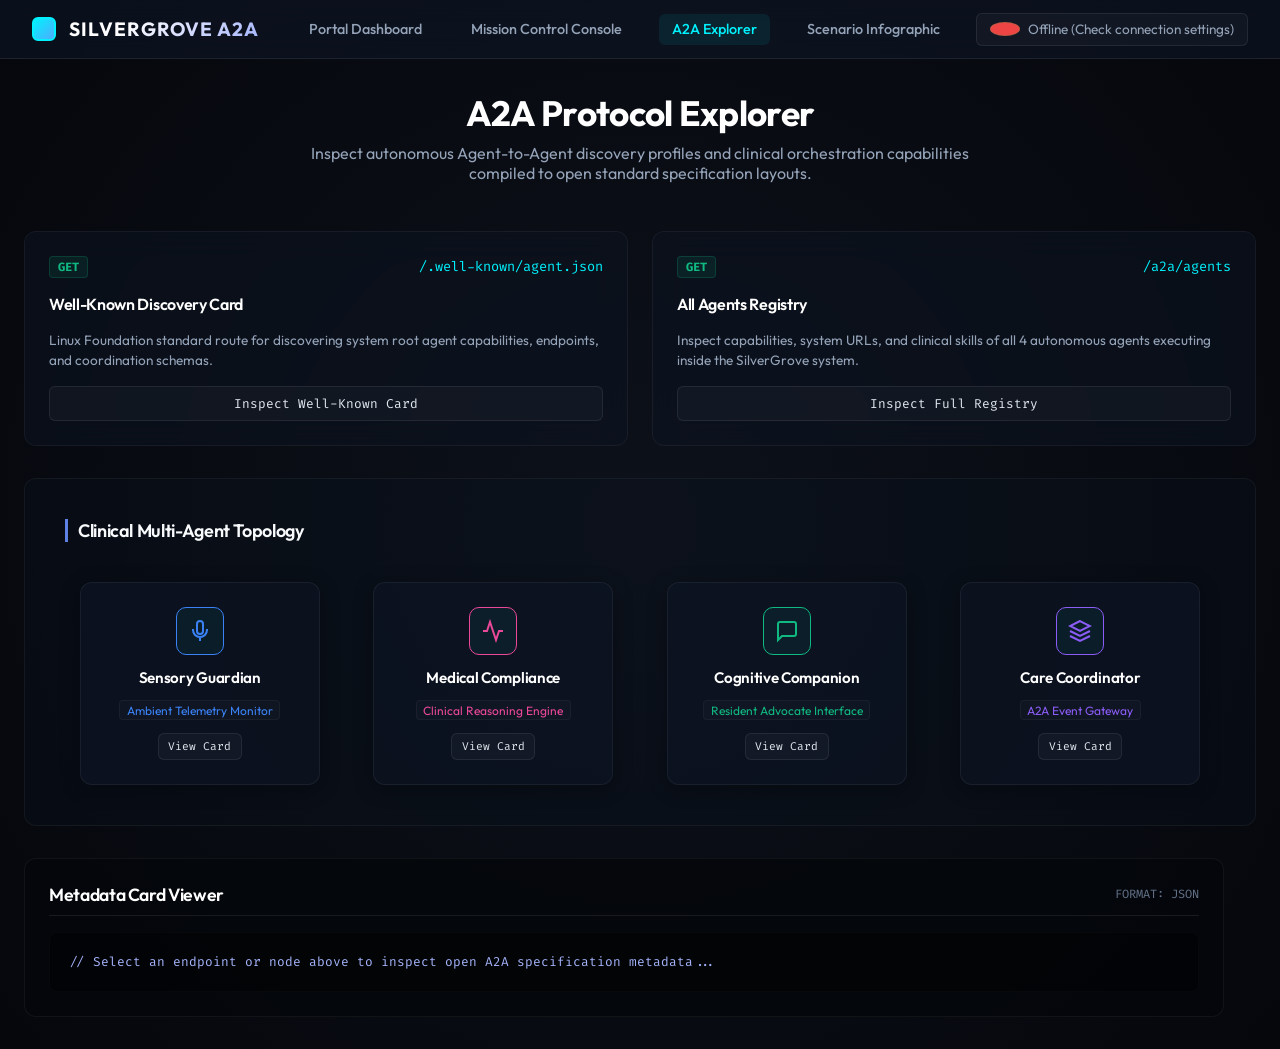
==== static/a2a-explorer.html @ 37e15e76 "Implement Real-Time Observability Terminal, LF-Compliant A2A Explorer, and GCP Services with automat" ====
<!DOCTYPE html>
<html lang="en">
<head>
  <meta charset="UTF-8">
  <meta name="viewport" content="width=device-width, initial-scale=1.0">
  <title>SilverGrove A2A - Protocol Explorer</title>
  <link rel="stylesheet" href="index.css">
  <link href="https://fonts.googleapis.com/css2?family=Fira+Code:wght@400;500;700&family=Outfit:wght@300;400;500;600;700&display=swap" rel="stylesheet">
  <style>
    body {
      font-family: 'Outfit', sans-serif;
      background: radial-gradient(circle at 50% 50%, #0d111a 0%, #05070c 100%);
      color: #e2e8f0;
      margin: 0;
      padding: 0;
      min-height: 100vh;
      overflow-x: hidden;
    }

    .glass-header {
      background: rgba(13, 20, 35, 0.7);
      backdrop-filter: blur(12px);
      -webkit-backdrop-filter: blur(12px);
      border-bottom: 1px solid rgba(255, 255, 255, 0.08);
      position: sticky;
      top: 0;
      z-index: 100;
      padding: 0.8rem 2rem;
      display: flex;
      justify-content: space-between;
      align-items: center;
    }

    .brand {
      display: flex;
      align-items: center;
      gap: 0.8rem;
    }

    .brand-logo {
      width: 24px;
      height: 24px;
      border: 2px solid #00f2fe;
      border-radius: 6px;
      background: linear-gradient(135deg, #00f2fe 0%, #4facfe 100%);
    }

    .brand-title {
      font-weight: 700;
      font-size: 1.2rem;
      letter-spacing: 0.05em;
      background: linear-gradient(135deg, #fff 30%, #a5b4fc 100%);
      -webkit-background-clip: text;
      -webkit-text-fill-color: transparent;
    }

    .nav-links {
      display: flex;
      gap: 1.5rem;
      align-items: center;
    }

    .nav-link {
      color: #94a3b8;
      text-decoration: none;
      font-size: 0.9rem;
      font-weight: 500;
      transition: all 0.3s ease;
      padding: 0.4rem 0.8rem;
      border-radius: 6px;
    }

    .nav-link:hover, .nav-link.active {
      color: #00f2fe;
      background: rgba(0, 242, 254, 0.08);
    }

    .explorer-container {
      max-width: 1400px;
      margin: 2rem auto;
      padding: 0 1.5rem;
      display: flex;
      flex-direction: column;
      gap: 2rem;
    }

    .page-title-section {
      text-align: center;
      margin-bottom: 1rem;
    }

    .page-title {
      font-size: 2.2rem;
      font-weight: 700;
      color: #fff;
      margin-bottom: 0.5rem;
    }

    .page-subtitle {
      color: #94a3b8;
      font-size: 1rem;
      max-width: 700px;
      margin: 0 auto;
    }

    .discovery-endpoints {
      display: grid;
      grid-template-columns: repeat(auto-fit, minmax(320px, 1fr));
      gap: 1.5rem;
    }

    .endpoint-card {
      background: rgba(13, 20, 35, 0.5);
      border: 1px solid rgba(255, 255, 255, 0.05);
      border-radius: 12px;
      backdrop-filter: blur(16px);
      -webkit-backdrop-filter: blur(16px);
      padding: 1.5rem;
      display: flex;
      flex-direction: column;
      gap: 1rem;
    }

    .ep-header {
      display: flex;
      justify-content: space-between;
      align-items: center;
    }

    .ep-method {
      background: rgba(16, 185, 129, 0.1);
      color: #10b981;
      border: 1px solid rgba(16, 185, 129, 0.2);
      font-size: 0.75rem;
      font-family: 'Fira Code', monospace;
      padding: 0.1rem 0.5rem;
      border-radius: 4px;
      font-weight: 700;
    }

    .ep-route {
      font-family: 'Fira Code', monospace;
      font-size: 0.85rem;
      color: #00f2fe;
    }

    .ep-title {
      font-weight: 600;
      color: #fff;
      font-size: 1rem;
      margin: 0;
    }

    .ep-desc {
      font-size: 0.85rem;
      color: #94a3b8;
      line-height: 1.5;
    }

    .view-btn {
      background: rgba(255, 255, 255, 0.03);
      border: 1px solid rgba(255, 255, 255, 0.08);
      color: #e2e8f0;
      border-radius: 6px;
      padding: 0.5rem 1rem;
      font-size: 0.8rem;
      cursor: pointer;
      transition: all 0.3s ease;
      font-family: 'Fira Code', monospace;
      text-align: center;
    }

    .view-btn:hover {
      background: rgba(0, 242, 254, 0.05);
      border-color: #00f2fe;
      color: #00f2fe;
    }

    .network-visualization {
      background: rgba(13, 20, 35, 0.3);
      border: 1px solid rgba(255, 255, 255, 0.05);
      border-radius: 12px;
      padding: 2.5rem;
      display: flex;
      flex-direction: column;
      align-items: center;
      gap: 2rem;
      position: relative;
    }

    .viz-nodes {
      display: flex;
      justify-content: space-around;
      width: 100%;
      max-width: 1200px;
      gap: 1.5rem;
      flex-wrap: wrap;
    }

    .viz-node {
      background: rgba(13, 20, 35, 0.7);
      border: 1px solid rgba(255, 255, 255, 0.06);
      border-radius: 12px;
      padding: 1.5rem;
      width: 240px;
      display: flex;
      flex-direction: column;
      align-items: center;
      text-align: center;
      gap: 0.8rem;
      box-shadow: 0 4px 20px rgba(0, 0, 0, 0.3);
      transition: all 0.3s ease;
    }

    .viz-node:hover {
      border-color: #00f2fe;
      transform: translateY(-4px);
    }

    .node-icon-wrapper {
      width: 48px;
      height: 48px;
      border-radius: 10px;
      display: flex;
      align-items: center;
      justify-content: center;
      background: rgba(0, 242, 254, 0.05);
      border: 1.5px solid #00f2fe;
    }

    .node-title {
      font-weight: 600;
      color: #fff;
      font-size: 0.95rem;
      margin: 0;
    }

    .node-role {
      font-size: 0.75rem;
      color: #94a3b8;
      background: rgba(255, 255, 255, 0.02);
      border: 1px solid rgba(255, 255, 255, 0.04);
      padding: 0.1rem 0.4rem;
      border-radius: 4px;
    }

    .metadata-viewer {
      background: rgba(5, 7, 12, 0.9);
      border: 1px solid rgba(255, 255, 255, 0.05);
      border-radius: 12px;
      padding: 1.5rem;
      width: 100%;
      max-width: 1200px;
      display: flex;
      flex-direction: column;
      gap: 1rem;
    }

    .viewer-header {
      display: flex;
      justify-content: space-between;
      align-items: center;
      border-bottom: 1px solid rgba(255, 255, 255, 0.08);
      padding-bottom: 0.6rem;
    }

    .viewer-title {
      font-weight: 600;
      color: #fff;
      font-size: 1.1rem;
      margin: 0;
    }

    .pre-container {
      margin: 0;
      background: rgba(0, 0, 0, 0.4);
      padding: 1.2rem;
      border-radius: 8px;
      overflow-x: auto;
      font-family: 'Fira Code', monospace;
      font-size: 0.8rem;
      line-height: 1.5;
      color: #a5b4fc;
      border: 1px solid rgba(255,255,255,0.02);
    }

    /* Connection Modal status */
    .backend-status {
      display: flex;
      align-items: center;
      gap: 0.5rem;
      font-size: 0.85rem;
      background: rgba(255, 255, 255, 0.03);
      border: 1px solid rgba(255, 255, 255, 0.08);
      padding: 0.4rem 0.8rem;
      border-radius: 6px;
      color: #94a3b8;
    }

    .status-indicator {
      width: 8px;
      height: 8px;
      border-radius: 50%;
      background: #ef4444;
    }

    .status-indicator.online {
      background: #10b981;
      box-shadow: 0 0 8px #10b981;
    }
  </style>
</head>
<body>

  <header class="glass-header">
    <div class="brand">
      <div class="brand-logo"></div>
      <div class="brand-title">SILVERGROVE A2A</div>
    </div>

    <nav class="nav-links">
      <a href="index.html" class="nav-link">Portal Dashboard</a>
      <a href="console.html" class="nav-link">Mission Control Console</a>
      <a href="a2a-explorer.html" class="nav-link active">A2A Explorer</a>
      <a href="infographic.html" class="nav-link">Scenario Infographic</a>
      
      <div class="backend-status">
        <div id="statusDot" class="status-indicator"></div>
        <span id="statusText">Disconnected</span>
      </div>
    </nav>
  </header>

  <div class="explorer-container">
    <div class="page-title-section">
      <h1 class="page-title">A2A Protocol Explorer</h1>
      <p class="page-subtitle">Inspect autonomous Agent-to-Agent discovery profiles and clinical orchestration capabilities compiled to open standard specification layouts.</p>
    </div>

    <div class="discovery-endpoints">
      <div class="endpoint-card">
        <div class="ep-header">
          <span class="ep-method">GET</span>
          <span class="ep-route">/.well-known/agent.json</span>
        </div>
        <h3 class="ep-title">Well-Known Discovery Card</h3>
        <p class="ep-desc">Linux Foundation standard route for discovering system root agent capabilities, endpoints, and coordination schemas.</p>
        <button class="view-btn" id="btnWellKnown">Inspect Well-Known Card</button>
      </div>

      <div class="endpoint-card">
        <div class="ep-header">
          <span class="ep-method">GET</span>
          <span class="ep-route">/a2a/agents</span>
        </div>
        <h3 class="ep-title">All Agents Registry</h3>
        <p class="ep-desc">Inspect capabilities, system URLs, and clinical skills of all 4 autonomous agents executing inside the SilverGrove system.</p>
        <button class="view-btn" id="btnAllAgents">Inspect Full Registry</button>
      </div>
    </div>

    <div class="network-visualization">
      <h3 class="panel-title" style="align-self: flex-start;">Clinical Multi-Agent Topology</h3>
      <div class="viz-nodes">
        <div class="viz-node" style="cursor: pointer;" id="nodeSensory">
          <div class="node-icon-wrapper" style="border-color: #3b82f6;">
            <svg width="24" height="24" viewBox="0 0 24 24" fill="none" stroke="#3b82f6" stroke-width="2">
              <path d="M12 2a3 3 0 0 0-3 3v7a3 3 0 0 0 6 0V5a3 3 0 0 0-3-3Z"></path>
              <path d="M19 10v1a7 7 0 0 1-14 0v-1"></path>
              <line x1="12" y1="19" x2="12" y2="22"></line>
            </svg>
          </div>
          <h4 class="node-title">Sensory Guardian</h4>
          <span class="node-role" style="color: #3b82f6;">Ambient Telemetry Monitor</span>
          <button class="view-btn" style="padding: 0.3rem 0.6rem; font-size: 0.7rem;">View Card</button>
        </div>

        <div class="viz-node" style="cursor: pointer;" id="nodeMedical">
          <div class="node-icon-wrapper" style="border-color: #ec4899;">
            <svg width="24" height="24" viewBox="0 0 24 24" fill="none" stroke="#ec4899" stroke-width="2">
              <path d="M22 12h-4l-3 9L9 3l-3 9H2"></path>
            </svg>
          </div>
          <h4 class="node-title">Medical Compliance</h4>
          <span class="node-role" style="color: #ec4899;">Clinical Reasoning Engine</span>
          <button class="view-btn" style="padding: 0.3rem 0.6rem; font-size: 0.7rem;">View Card</button>
        </div>

        <div class="viz-node" style="cursor: pointer;" id="nodeCognitive">
          <div class="node-icon-wrapper" style="border-color: #10b981;">
            <svg width="24" height="24" viewBox="0 0 24 24" fill="none" stroke="#10b981" stroke-width="2">
              <path d="M21 15a2 2 0 0 1-2 2H7l-4 4V5a2 2 0 0 1 2-2h14a2 2 0 0 1 2 2z"></path>
            </svg>
          </div>
          <h4 class="node-title">Cognitive Companion</h4>
          <span class="node-role" style="color: #10b981;">Resident Advocate Interface</span>
          <button class="view-btn" style="padding: 0.3rem 0.6rem; font-size: 0.7rem;">View Card</button>
        </div>

        <div class="viz-node" style="cursor: pointer;" id="nodeCoordinator">
          <div class="node-icon-wrapper" style="border-color: #8b5cf6;">
            <svg width="24" height="24" viewBox="0 0 24 24" fill="none" stroke="#8b5cf6" stroke-width="2">
              <polygon points="12 2 2 7 12 12 22 7 12 2"></polygon>
              <polyline points="2 17 12 22 22 17"></polyline>
              <polyline points="2 12 12 17 22 12"></polyline>
            </svg>
          </div>
          <h4 class="node-title">Care Coordinator</h4>
          <span class="node-role" style="color: #8b5cf6;">A2A Event Gateway</span>
          <button class="view-btn" style="padding: 0.3rem 0.6rem; font-size: 0.7rem;">View Card</button>
        </div>
      </div>
    </div>

    <div class="metadata-viewer">
      <div class="viewer-header">
        <h4 class="viewer-title" id="viewerTitle">Metadata Card Viewer</h4>
        <span style="font-family: 'Fira Code', monospace; font-size: 0.75rem; color: #64748b;">FORMAT: JSON</span>
      </div>
      <pre class="pre-container" id="jsonDisplay">// Select an endpoint or node above to inspect open A2A specification metadata...</pre>
    </div>
  </div>

  <script>
    // Configuration utility
    function getApiBaseUrl() {
      const savedUrl = localStorage.getItem('silvergrove_backend_url');
      if (savedUrl) return savedUrl.replace(/\/$/, '');
      return '';
    }

    // Check backend link
    function checkBackendConnection() {
      const baseUrl = getApiBaseUrl();
      const dot = document.getElementById('statusDot');
      const text = document.getElementById('statusText');

      fetch(`${baseUrl}/api/alerts`)
        .then(res => {
          if (res.ok) {
            dot.className = 'status-indicator online';
            text.textContent = baseUrl ? 'Cloud Run Connected' : 'Local Host Connected';
          } else {
            throw new Error();
          }
        })
        .catch(() => {
          dot.className = 'status-indicator';
          text.textContent = 'Offline (Check connection settings)';
        });
    }

    const jsonDisplay = document.getElementById('jsonDisplay');
    const viewerTitle = document.getElementById('viewerTitle');

    function displayMetadata(title, url) {
      jsonDisplay.textContent = '// Loading metadata card from endpoint...';
      viewerTitle.textContent = title;
      
      const baseUrl = getApiBaseUrl();
      fetch(`${baseUrl}${url}`)
        .then(res => {
          if (!res.ok) throw new Error(`HTTP Error ${res.status}`);
          return res.json();
        })
        .then(data => {
          jsonDisplay.textContent = JSON.stringify(data, null, 2);
        })
        .catch(err => {
          jsonDisplay.textContent = `// Error loading card: ${err.message}\n\n// You can run the backend service locally to activate A2A endpoint discovery.`;
        });
    }

    document.getElementById('btnWellKnown').addEventListener('click', () => {
      displayMetadata('Root System Discovery Card (/.well-known/agent.json)', '/.well-known/agent.json');
    });

    document.getElementById('btnAllAgents').addEventListener('click', () => {
      displayMetadata('Full Agent Registry Card (/a2a/agents)', '/a2a/agents');
    });

    document.getElementById('nodeSensory').addEventListener('click', () => {
      displayMetadata('Sensory Guardian Agent Card (/a2a/sensory_guardian/card)', '/a2a/sensory_guardian/card');
    });

    document.getElementById('nodeMedical').addEventListener('click', () => {
      displayMetadata('Medical Compliance Agent Card (/a2a/medical_compliance/card)', '/a2a/medical_compliance/card');
    });

    document.getElementById('nodeCognitive').addEventListener('click', () => {
      displayMetadata('Cognitive Companion Agent Card (/a2a/cognitive_companion/card)', '/a2a/cognitive_companion/card');
    });

    document.getElementById('nodeCoordinator').addEventListener('click', () => {
      displayMetadata('Care Coordinator Agent Card (/a2a/care_coordinator/card)', '/a2a/care_coordinator/card');
    });

    // Init
    checkBackendConnection();
    setInterval(checkBackendConnection, 5000);
  </script>
</body>
</html>
---- static/index.css ----
/* ==========================================================================
   SilverGrove Core Premium Design System (Vanilla CSS / HSL Based)
   ========================================================================== */

:root {
    --bg-dark: #070a13;
    --card-bg: rgba(15, 23, 42, 0.45);
    --card-inner: rgba(30, 41, 59, 0.35);
    --border-color: rgba(255, 255, 255, 0.07);
    --border-hover: rgba(255, 255, 255, 0.15);
    
    /* Elegant Glowing Tailored HSL Colors */
    --color-text-primary: #f8fafc;
    --color-text-secondary: #94a3b8;
    --color-text-muted: #64748b;
    
    --hsl-primary: 224, 71%, 63%; /* Deep Indigo */
    --hsl-success: 142, 71%, 45%; /* Emerald */
    --hsl-warning: 32, 95%, 44%;  /* Amber */
    --hsl-danger: 350, 89%, 46%;  /* Coral Red */
    --hsl-info: 186, 94%, 43%;    /* Cyan */
    
    --color-primary: hsl(var(--hsl-primary));
    --color-success: hsl(var(--hsl-success));
    --color-warning: hsl(var(--hsl-warning));
    --color-danger: hsl(var(--hsl-danger));
    --color-info: hsl(var(--hsl-info));
}

* {
    box-sizing: border-box;
    margin: 0;
    padding: 0;
}

body {
    background-color: var(--bg-dark);
    color: var(--color-text-primary);
    font-family: 'Inter', system-ui, -apple-system, sans-serif;
    min-height: 100vh;
    overflow-x: hidden;
    position: relative;
    padding: 24px;
}

/* Translucent Background Glows */
.bg-glow {
    position: fixed;
    width: 600px;
    height: 600px;
    border-radius: 50%;
    filter: blur(140px);
    opacity: 0.12;
    pointer-events: none;
    z-index: -1;
}

.bg-glow-1 {
    background: radial-gradient(circle, var(--color-primary) 0%, transparent 70%);
    top: -100px;
    left: -100px;
}

.bg-glow-2 {
    background: radial-gradient(circle, var(--color-info) 0%, transparent 70%);
    bottom: -100px;
    right: -100px;
}

/* Premium Typography Headers */
h1, h2, h3, h4 {
    font-family: 'Outfit', sans-serif;
    font-weight: 600;
    letter-spacing: -0.02em;
}

/* Glassmorphic Panel Core Utilities */
.glass-panel {
    background: var(--card-bg);
    backdrop-filter: blur(20px);
    -webkit-backdrop-filter: blur(20px);
    border: 1px solid var(--border-color);
    border-radius: 20px;
    box-shadow: 0 12px 40px 0 rgba(0, 0, 0, 0.4);
    transition: all 0.3s cubic-bezier(0.4, 0, 0.2, 1);
}

.glass-panel-inner {
    background: var(--card-inner);
    border: 1px solid rgba(255, 255, 255, 0.04);
    border-radius: 14px;
    padding: 16px;
    transition: all 0.3s ease;
}

.glass-panel-inner:hover {
    border-color: rgba(255, 255, 255, 0.08);
}

/* Portal Container Structure */
.portal-container {
    max-width: 1680px;
    margin: 0 auto;
    display: flex;
    flex-direction: column;
    gap: 24px;
}

/* MAIN HEADER */
.main-header {
    display: flex;
    justify-content: space-between;
    align-items: center;
    padding: 18px 30px;
}

.logo-area {
    display: flex;
    align-items: center;
    gap: 16px;
}

.logo-icon {
    font-size: 32px;
    filter: drop-shadow(0 0 10px rgba(74, 222, 128, 0.3));
}

.logo-text h1 {
    font-size: 26px;
    font-weight: 800;
    background: linear-gradient(135deg, #ffffff 30%, #94a3b8 100%);
    -webkit-background-clip: text;
    -webkit-text-fill-color: transparent;
}

.logo-text p {
    font-size: 12px;
    color: var(--color-text-secondary);
    font-weight: 500;
    text-transform: uppercase;
    letter-spacing: 0.05em;
}

.status-bar {
    display: flex;
    align-items: center;
    gap: 20px;
}

.status-indicator {
    display: flex;
    align-items: center;
    gap: 10px;
    background: rgba(22, 163, 74, 0.1);
    padding: 6px 14px;
    border-radius: 30px;
    border: 1px solid rgba(22, 163, 74, 0.2);
}

.pulse-dot {
    width: 8px;
    height: 8px;
    background-color: #22c55e;
    border-radius: 50%;
    box-shadow: 0 0 10px #22c55e;
    animation: pulse 2s infinite;
}

.status-label {
    font-size: 13px;
    font-weight: 600;
    color: #4ade80;
}

/* BUTTONS */
.btn {
    font-family: 'Outfit', sans-serif;
    font-weight: 600;
    font-size: 14px;
    padding: 10px 20px;
    border-radius: 12px;
    cursor: pointer;
    border: none;
    transition: all 0.2s ease;
}

.btn-primary {
    background: linear-gradient(135deg, var(--color-primary) 0%, #3b82f6 100%);
    color: white;
    box-shadow: 0 4px 20px rgba(59, 130, 246, 0.35);
}

.btn-primary:hover {
    transform: translateY(-2px);
    box-shadow: 0 6px 24px rgba(59, 130, 246, 0.5);
}

.btn-secondary {
    background: rgba(255, 255, 255, 0.05);
    color: var(--color-text-primary);
    border: 1px solid rgba(255, 255, 255, 0.08);
}

.btn-secondary:hover {
    background: rgba(255, 255, 255, 0.1);
    border-color: rgba(255, 255, 255, 0.2);
}

/* GRID SETUP */
.dashboard-grid {
    display: grid;
    grid-template-columns: 320px 1fr 340px;
    gap: 24px;
    height: calc(100vh - 150px);
}

/* PANEL & WORKSPACE CARDS */
.panel {
    display: flex;
    flex-direction: column;
    gap: 16px;
    padding: 24px;
    overflow-y: auto;
}

.panel-title {
    font-size: 18px;
    color: var(--color-text-primary);
    border-left: 3px solid var(--color-primary);
    padding-left: 10px;
    margin-bottom: 8px;
}

/* RESIDENT LIST */
.residents-list {
    display: flex;
    flex-direction: column;
    gap: 12px;
}

.resident-card {
    cursor: pointer;
    display: flex;
    flex-direction: column;
    gap: 6px;
}

.resident-card.active {
    background: rgba(59, 130, 246, 0.15);
    border-color: rgba(59, 130, 246, 0.3);
    box-shadow: 0 0 15px rgba(59, 130, 246, 0.15);
}

.res-header {
    display: flex;
    justify-content: space-between;
    align-items: center;
}

.res-name {
    font-size: 15px;
    font-weight: 600;
}

.res-age {
    font-size: 12px;
    color: var(--color-text-muted);
}

.res-meta {
    font-size: 12px;
    color: var(--color-text-secondary);
}

/* DETAILED PROFILE CARD */
.profile-card {
    margin-top: auto;
    padding: 16px;
}

.profile-title {
    font-size: 16px;
    margin-bottom: 12px;
}

.profile-meta {
    display: flex;
    flex-direction: column;
    gap: 6px;
    font-size: 13px;
    margin-bottom: 14px;
    border-bottom: 1px solid rgba(255, 255, 255, 0.05);
    padding-bottom: 10px;
}

.profile-meds h4 {
    font-size: 12px;
    text-transform: uppercase;
    letter-spacing: 0.05em;
    color: var(--color-text-secondary);
    margin-bottom: 8px;
}

.profile-meds ul {
    list-style: none;
    display: flex;
    flex-direction: column;
    gap: 8px;
}

.profile-meds li {
    font-size: 12px;
    color: var(--color-text-secondary);
    background: rgba(255, 255, 255, 0.02);
    padding: 6px 10px;
    border-radius: 8px;
    border: 1px solid rgba(255, 255, 255, 0.04);
}

/* CENTER WORKSPACE LAYOUT */
.workspace-panel {
    display: flex;
    flex-direction: column;
    gap: 24px;
    height: 100%;
}

.vitals-container {
    padding: 24px;
    flex-shrink: 0;
}

.panel-header-with-btn {
    display: flex;
    justify-content: space-between;
    align-items: center;
    margin-bottom: 18px;
}

/* VITALS SENSOR GRID */
.vitals-grid {
    display: grid;
    grid-template-columns: repeat(5, 1fr);
    gap: 16px;
}

.vital-card {
    display: flex;
    flex-direction: column;
    justify-content: space-between;
    min-height: 120px;
    position: relative;
    overflow: hidden;
}

.vital-header {
    display: flex;
    align-items: center;
    gap: 8px;
}

.vital-icon {
    font-size: 18px;
}

.vital-name {
    font-size: 12px;
    font-weight: 600;
    color: var(--color-text-secondary);
}

.vital-value {
    font-family: 'Outfit', sans-serif;
    font-size: 26px;
    font-weight: 700;
    margin: 10px 0;
}

.vital-unit {
    font-size: 13px;
    color: var(--color-text-muted);
}

.vital-footer {
    font-size: 11px;
    color: var(--color-text-muted);
}

.occupancy-val {
    font-size: 18px;
    text-transform: capitalize;
}

/* Glow Anomalies */
#card-bp.anomaly-alert {
    box-shadow: 0 0 20px rgba(239, 68, 68, 0.15);
    border-color: rgba(239, 68, 68, 0.25);
    background: rgba(239, 68, 68, 0.05);
}

#card-gait.anomaly-alert {
    box-shadow: 0 0 20px rgba(245, 158, 11, 0.15);
    border-color: rgba(245, 158, 11, 0.25);
    background: rgba(245, 158, 11, 0.05);
}

/* MULTI-AGENT WORKSPACE */
.agents-container {
    padding: 24px;
    flex-grow: 1;
    display: flex;
    flex-direction: column;
    overflow: hidden;
}

.agents-grid {
    display: grid;
    grid-template-columns: repeat(4, 1fr);
    gap: 16px;
    flex-grow: 1;
    overflow: hidden;
}

.agent-column {
    display: flex;
    flex-direction: column;
    gap: 12px;
    height: 100%;
    overflow: hidden;
}

.agent-badge {
    display: flex;
    align-items: center;
    gap: 10px;
}

.agent-avatar {
    font-size: 24px;
    background: rgba(255, 255, 255, 0.05);
    width: 42px;
    height: 42px;
    display: flex;
    align-items: center;
    justify-content: center;
    border-radius: 10px;
}

.agent-identity h3 {
    font-size: 14px;
}

.agent-identity p {
    font-size: 10px;
    color: var(--color-text-muted);
    text-transform: uppercase;
}

.agent-status-label {
    display: flex;
}

.status-pill {
    font-size: 10px;
    font-weight: 700;
    text-transform: uppercase;
    padding: 4px 10px;
    border-radius: 20px;
}

.status-waiting {
    background: rgba(255, 255, 255, 0.05);
    color: var(--color-text-muted);
    border: 1px solid rgba(255, 255, 255, 0.08);
}

.status-running {
    background: rgba(59, 130, 246, 0.15);
    color: #60a5fa;
    border: 1px solid rgba(59, 130, 246, 0.3);
    animation: borderPulse 1.5s infinite;
}

.status-completed {
    background: rgba(34, 197, 94, 0.15);
    color: #4ade80;
    border: 1px solid rgba(34, 197, 94, 0.3);
}

.status-failed {
    background: rgba(239, 68, 68, 0.15);
    color: #f87171;
    border: 1px solid rgba(239, 68, 68, 0.3);
}

.agent-output-box {
    background: rgba(0, 0, 0, 0.2);
    border: 1px solid rgba(255, 255, 255, 0.03);
    border-radius: 10px;
    padding: 12px;
    flex-grow: 1;
    overflow-y: auto;
    font-size: 12px;
    line-height: 1.5;
    color: var(--color-text-secondary);
}

.placeholder-text {
    color: var(--color-text-muted);
    font-style: italic;
    text-align: center;
    margin-top: 20px;
}

/* OUTBOUND A2A ALERTS TIMELINE */
.alerts-timeline {
    display: flex;
    flex-direction: column;
    gap: 16px;
    flex-grow: 1;
}

.no-alerts-placeholder {
    display: flex;
    flex-direction: column;
    align-items: center;
    justify-content: center;
    gap: 12px;
    text-align: center;
    height: 200px;
    color: var(--color-text-muted);
    padding: 20px;
}

.timeline-empty-icon {
    font-size: 32px;
    opacity: 0.4;
}

.no-alerts-placeholder p {
    font-size: 13px;
    line-height: 1.4;
}

.alert-feed-item {
    display: flex;
    flex-direction: column;
    gap: 8px;
    position: relative;
    border-left-width: 4px;
    animation: fadeIn 0.4s ease;
}

.alert-feed-item.warning {
    border-left: 3px solid var(--color-warning);
}

.alert-feed-item.critical {
    border-left: 3px solid var(--color-danger);
}

.alert-item-header {
    display: flex;
    justify-content: space-between;
    align-items: center;
}

.alert-item-title {
    font-size: 13px;
    font-weight: 700;
    color: var(--color-text-primary);
}

.alert-item-time {
    font-size: 10px;
    color: var(--color-text-muted);
}

.alert-item-msg {
    font-size: 12px;
    color: var(--color-text-secondary);
    line-height: 1.4;
}

.alert-item-tag {
    align-self: flex-start;
    font-size: 9px;
    font-weight: 700;
    text-transform: uppercase;
    background: rgba(255, 255, 255, 0.05);
    color: var(--color-text-muted);
    padding: 2px 6px;
    border-radius: 4px;
    border: 1px solid rgba(255, 255, 255, 0.07);
}

/* ALERT MODAL WINDOW */
.modal {
    position: fixed;
    top: 0;
    left: 0;
    width: 100vw;
    height: 100vh;
    background: rgba(0, 0, 0, 0.6);
    backdrop-filter: blur(10px);
    display: flex;
    align-items: center;
    justify-content: center;
    z-index: 100;
    transition: all 0.3s ease;
}

.modal-content {
    width: 600px;
    padding: 30px;
    display: flex;
    flex-direction: column;
    gap: 20px;
    animation: scaleUp 0.3s cubic-bezier(0.34, 1.56, 0.64, 1);
}

.modal-header {
    display: flex;
    align-items: center;
    gap: 16px;
}

.modal-warning-icon {
    font-size: 36px;
    filter: drop-shadow(0 0 10px var(--color-danger));
}

.modal-header h2 {
    font-size: 22px;
    color: #ff4a4a;
}

.modal-body {
    display: flex;
    flex-direction: column;
    gap: 16px;
    font-size: 14px;
    line-height: 1.5;
}

.modal-correlation-box h4,
.modal-actions-box h4 {
    font-size: 12px;
    text-transform: uppercase;
    color: var(--color-text-secondary);
    margin-bottom: 6px;
    letter-spacing: 0.05em;
}

.modal-actions-box ul {
    list-style: none;
    display: flex;
    flex-direction: column;
    gap: 8px;
}

.modal-actions-box li {
    background: rgba(22, 163, 74, 0.08);
    border: 1px solid rgba(22, 163, 74, 0.15);
    padding: 8px 12px;
    border-radius: 8px;
    color: #4ade80;
    font-weight: 500;
}

.modal-footer {
    display: flex;
    justify-content: flex-end;
}

/* HELPER UTILITIES */
.hidden {
    display: none !hidden !important;
    opacity: 0;
    pointer-events: none;
    visibility: hidden;
}

.loading-spinner {
    text-align: center;
    color: var(--color-text-muted);
    font-style: italic;
    margin: 20px 0;
}

/* KEYFRAMES & ANIMATIONS */
@keyframes pulse {
    0% {
        box-shadow: 0 0 0 0 rgba(34, 197, 94, 0.7);
    }
    70% {
        box-shadow: 0 0 0 10px rgba(34, 197, 94, 0);
    }
    100% {
        box-shadow: 0 0 0 0 rgba(34, 197, 94, 0);
    }
}

@keyframes borderPulse {
    0% {
        border-color: rgba(59, 130, 246, 0.3);
    }
    50% {
        border-color: rgba(59, 130, 246, 0.7);
        box-shadow: 0 0 10px rgba(59, 130, 246, 0.15);
    }
    100% {
        border-color: rgba(59, 130, 246, 0.3);
    }
}

@keyframes fadeIn {
    from {
        opacity: 0;
        transform: translateY(10px);
    }
    to {
        opacity: 1;
        transform: translateY(0);
    }
}

@keyframes scaleUp {
    from {
        transform: scale(0.9);
        opacity: 0;
    }
    to {
        transform: scale(1);
        opacity: 1;
    }
}
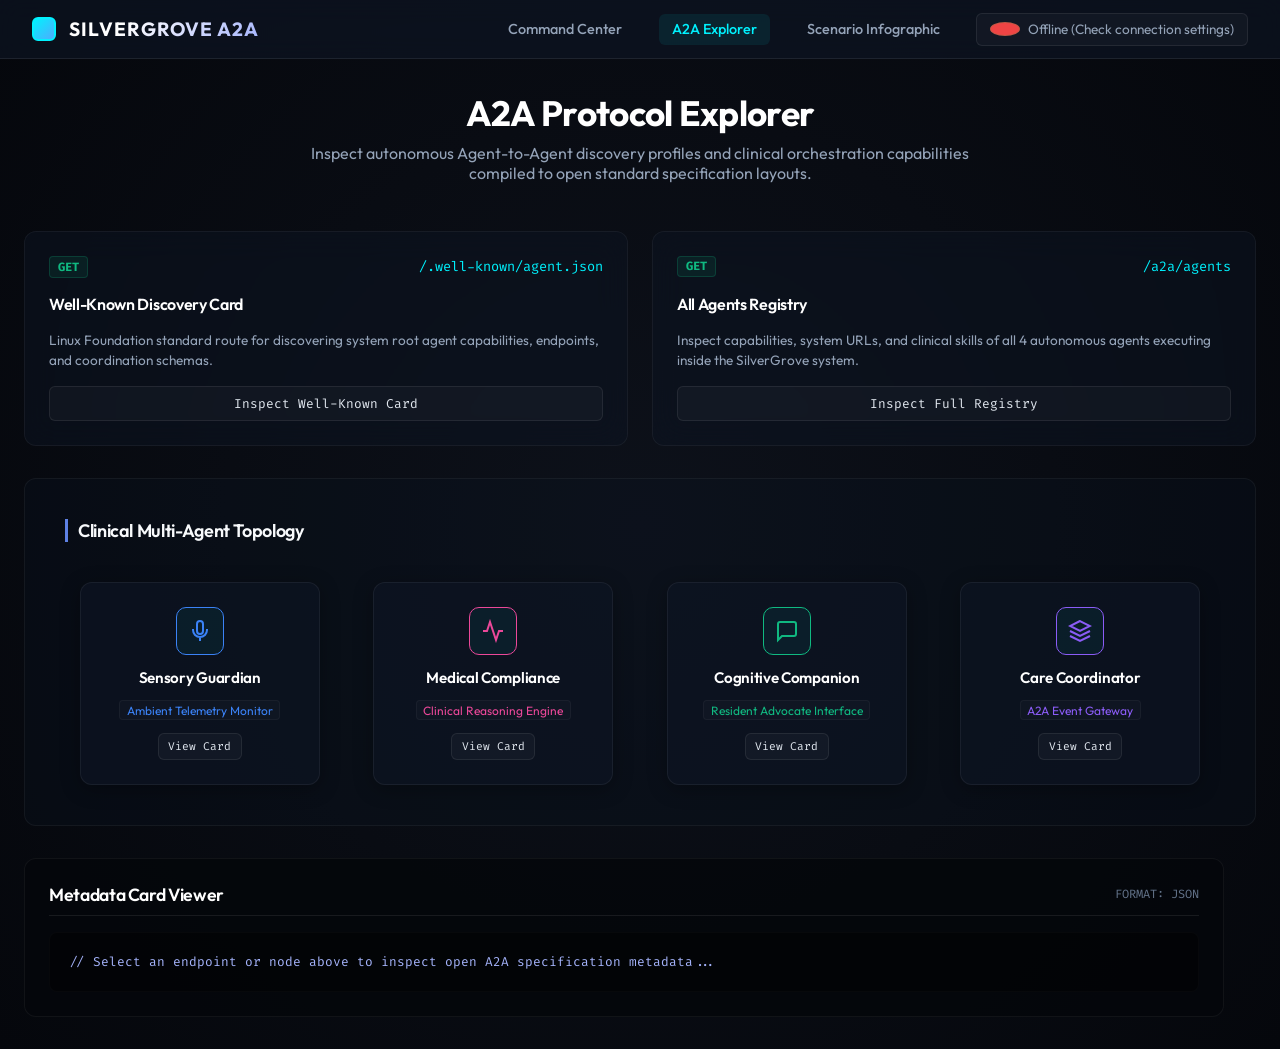
==== commit ae1b892f: "feat: dashboard and control unification" ====
--- a/static/a2a-explorer.html
+++ b/static/a2a-explorer.html
@@ -319,8 +319,7 @@
     </div>
 
     <nav class="nav-links">
-      <a href="index.html" class="nav-link">Portal Dashboard</a>
-      <a href="console.html" class="nav-link">Mission Control Console</a>
+      <a href="index.html" class="nav-link">Command Center</a>
       <a href="a2a-explorer.html" class="nav-link active">A2A Explorer</a>
       <a href="infographic.html" class="nav-link">Scenario Infographic</a>
       
@@ -424,7 +423,7 @@
   <script>
     // Configuration utility
     function getApiBaseUrl() {
-      const savedUrl = localStorage.getItem('silvergrove_backend_url');
+      const savedUrl = localStorage.getItem('silvergrove_api_url');
       if (savedUrl) return savedUrl.replace(/\/$/, '');
       return '';
     }
--- a/static/index.css
+++ b/static/index.css
@@ -675,7 +675,7 @@
 
 /* HELPER UTILITIES */
 .hidden {
-    display: none !hidden !important;
+    display: none !important;
     opacity: 0;
     pointer-events: none;
     visibility: hidden;
@@ -735,3 +735,290 @@
         opacity: 1;
     }
 }
+
+/* ==========================================================================
+   EMBEDDED TERMINAL CONSOLE (Right Panel)
+   ========================================================================== */
+
+.terminal-wrapper {
+    display: flex;
+    flex-direction: column;
+    height: 100%;
+    overflow: hidden;
+}
+
+.terminal-tab-bar {
+    display: flex;
+    gap: 0;
+    border-bottom: 1px solid var(--border-color);
+    flex-shrink: 0;
+}
+
+.terminal-tab {
+    padding: 10px 16px;
+    font-size: 12px;
+    font-weight: 600;
+    font-family: 'Outfit', sans-serif;
+    color: var(--color-text-muted);
+    background: transparent;
+    border: none;
+    cursor: pointer;
+    border-bottom: 2px solid transparent;
+    transition: all 0.2s ease;
+}
+
+.terminal-tab:hover {
+    color: var(--color-text-secondary);
+}
+
+.terminal-tab.active {
+    color: #00f2fe;
+    border-bottom-color: #00f2fe;
+}
+
+.terminal-tab-content {
+    display: none;
+    flex-direction: column;
+    flex: 1;
+    overflow: hidden;
+}
+
+.terminal-tab-content.active {
+    display: flex;
+}
+
+.terminal-header-bar {
+    background: rgba(5, 7, 12, 0.6);
+    padding: 8px 14px;
+    border-bottom: 1px solid rgba(255, 255, 255, 0.04);
+    display: flex;
+    justify-content: space-between;
+    align-items: center;
+    flex-shrink: 0;
+}
+
+.terminal-dots {
+    display: flex;
+    gap: 5px;
+}
+
+.t-dot {
+    width: 8px;
+    height: 8px;
+    border-radius: 50%;
+}
+
+.t-dot.red { background: #ef4444; }
+.t-dot.yellow { background: #f59e0b; }
+.t-dot.green { background: #10b981; }
+
+.terminal-status-text {
+    font-family: 'Inter', monospace;
+    font-size: 10px;
+    color: var(--color-text-muted);
+    letter-spacing: 0.03em;
+}
+
+.filter-bar {
+    display: flex;
+    flex-wrap: wrap;
+    gap: 5px;
+    padding: 8px 14px;
+    background: rgba(5, 7, 12, 0.4);
+    border-bottom: 1px solid rgba(255, 255, 255, 0.03);
+    flex-shrink: 0;
+}
+
+.filter-chip {
+    background: rgba(255, 255, 255, 0.03);
+    border: 1px solid rgba(255, 255, 255, 0.06);
+    color: var(--color-text-muted);
+    border-radius: 14px;
+    padding: 2px 8px;
+    font-size: 9px;
+    font-weight: 600;
+    font-family: 'Inter', monospace;
+    cursor: pointer;
+    transition: all 0.2s ease;
+    text-transform: uppercase;
+}
+
+.filter-chip:hover,
+.filter-chip.active {
+    border-color: #00f2fe;
+    color: #00f2fe;
+    background: rgba(0, 242, 254, 0.05);
+}
+
+.terminal-logs {
+    flex: 1;
+    padding: 10px 14px;
+    overflow-y: auto;
+    font-family: 'Inter', monospace;
+    font-size: 11px;
+    line-height: 1.5;
+    display: flex;
+    flex-direction: column;
+    gap: 4px;
+    background: rgba(2, 4, 8, 0.5);
+}
+
+.log-row {
+    display: flex;
+    gap: 8px;
+    border-radius: 3px;
+    padding: 2px 4px;
+    transition: background 0.15s ease;
+    align-items: flex-start;
+}
+
+.log-row:hover {
+    background: rgba(255, 255, 255, 0.02);
+}
+
+.log-time {
+    color: var(--color-text-muted);
+    min-width: 72px;
+    flex-shrink: 0;
+    font-size: 10px;
+}
+
+.log-agent {
+    font-weight: 700;
+    min-width: 100px;
+    flex-shrink: 0;
+    font-size: 10px;
+}
+
+.log-event {
+    color: #00f2fe;
+    min-width: 80px;
+    flex-shrink: 0;
+    font-size: 10px;
+}
+
+.log-msg {
+    color: var(--color-text-secondary);
+    flex: 1;
+    word-break: break-word;
+    white-space: pre-wrap;
+    font-size: 10px;
+}
+
+.log-data-block {
+    margin-top: 3px;
+    padding: 5px 8px;
+    background: rgba(0, 0, 0, 0.3);
+    border-radius: 4px;
+    font-size: 9px;
+    border: 1px solid rgba(255, 255, 255, 0.02);
+    color: var(--color-text-muted);
+    max-height: 80px;
+    overflow-y: auto;
+}
+
+/* Agent color coding */
+.agent-ORCHESTRATOR { color: #f59e0b; }
+.agent-SENSORY_GUARDIAN { color: #3b82f6; }
+.agent-MEDICAL_COMPLIANCE { color: #ec4899; }
+.agent-COGNITIVE_COMPANION { color: #10b981; }
+.agent-CARE_COORDINATOR { color: #8b5cf6; }
+
+/* ==========================================================================
+   EMPATHY DIALOGUE SECTION
+   ========================================================================== */
+
+.empathy-section {
+    flex-shrink: 0;
+    padding: 16px 24px;
+    display: flex;
+    flex-direction: column;
+    gap: 10px;
+}
+
+.empathy-bubble {
+    background: rgba(16, 185, 129, 0.06);
+    border: 1px solid rgba(16, 185, 129, 0.15);
+    border-radius: 14px 14px 14px 4px;
+    padding: 16px 20px;
+    position: relative;
+    animation: fadeIn 0.5s ease;
+}
+
+.empathy-bubble::before {
+    content: '';
+    position: absolute;
+    bottom: 0;
+    left: -6px;
+    width: 12px;
+    height: 12px;
+    background: rgba(16, 185, 129, 0.06);
+    border-left: 1px solid rgba(16, 185, 129, 0.15);
+    border-bottom: 1px solid rgba(16, 185, 129, 0.15);
+    border-radius: 0 0 0 8px;
+    clip-path: polygon(100% 0, 0 100%, 100% 100%);
+}
+
+.empathy-speaker {
+    display: flex;
+    align-items: center;
+    gap: 8px;
+    margin-bottom: 8px;
+}
+
+.empathy-speaker-dot {
+    width: 8px;
+    height: 8px;
+    border-radius: 50%;
+    background: #10b981;
+    box-shadow: 0 0 8px #10b981;
+}
+
+.empathy-speaker-name {
+    font-size: 11px;
+    font-weight: 700;
+    text-transform: uppercase;
+    letter-spacing: 0.05em;
+    color: #10b981;
+}
+
+.empathy-text {
+    font-size: 13px;
+    line-height: 1.6;
+    color: var(--color-text-secondary);
+    font-style: italic;
+}
+
+.empathy-placeholder {
+    text-align: center;
+    padding: 12px;
+    color: var(--color-text-muted);
+    font-size: 12px;
+    font-style: italic;
+}
+
+/* Connection status badge */
+.connection-badge {
+    display: flex;
+    align-items: center;
+    gap: 6px;
+    font-size: 11px;
+    font-weight: 600;
+    padding: 4px 10px;
+    border-radius: 14px;
+    background: rgba(255, 255, 255, 0.03);
+    border: 1px solid rgba(255, 255, 255, 0.06);
+    color: var(--color-text-muted);
+}
+
+.connection-dot {
+    width: 6px;
+    height: 6px;
+    border-radius: 50%;
+    background: #ef4444;
+}
+
+.connection-dot.online {
+    background: #10b981;
+    box-shadow: 0 0 6px #10b981;
+}
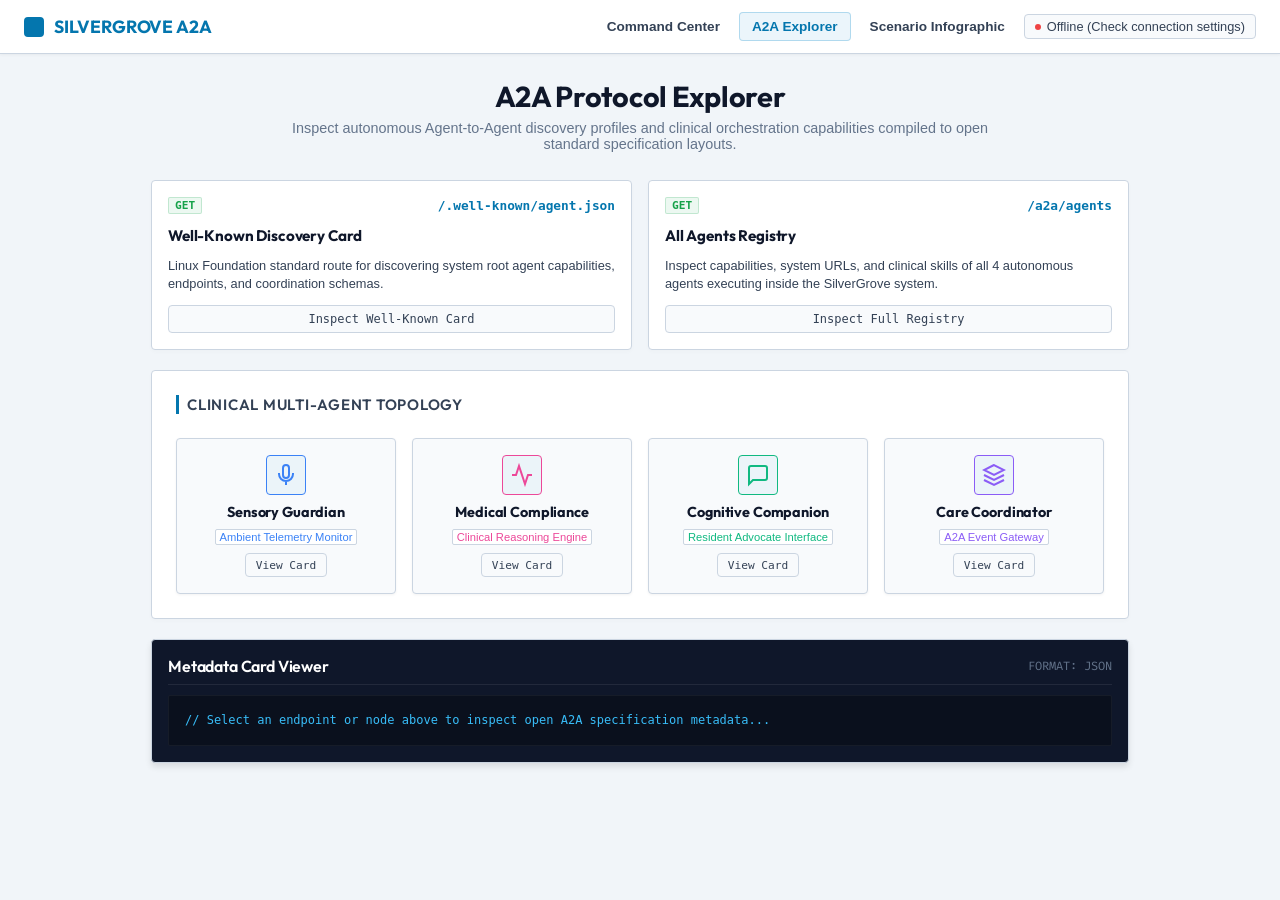
==== commit ba5bd13d: "feat: light theme" ====
--- a/static/a2a-explorer.html
+++ b/static/a2a-explorer.html
@@ -8,9 +8,9 @@
   <link href="https://fonts.googleapis.com/css2?family=Fira+Code:wght@400;500;700&family=Outfit:wght@300;400;500;600;700&display=swap" rel="stylesheet">
   <style>
     body {
-      font-family: 'Outfit', sans-serif;
-      background: radial-gradient(circle at 50% 50%, #0d111a 0%, #05070c 100%);
-      color: #e2e8f0;
+      font-family: 'Inter', -apple-system, sans-serif;
+      background-color: var(--bg-clinical);
+      color: var(--color-text-primary);
       margin: 0;
       padding: 0;
       min-height: 100vh;
@@ -18,87 +18,88 @@
     }
 
     .glass-header {
-      background: rgba(13, 20, 35, 0.7);
-      backdrop-filter: blur(12px);
-      -webkit-backdrop-filter: blur(12px);
-      border-bottom: 1px solid rgba(255, 255, 255, 0.08);
+      background: var(--panel-bg);
+      border-bottom: 1px solid var(--border-color);
       position: sticky;
       top: 0;
       z-index: 100;
-      padding: 0.8rem 2rem;
+      padding: 12px 24px;
       display: flex;
       justify-content: space-between;
       align-items: center;
+      box-shadow: 0 1px 3px rgba(0,0,0,0.05);
     }
 
     .brand {
       display: flex;
       align-items: center;
-      gap: 0.8rem;
+      gap: 10px;
     }
 
     .brand-logo {
-      width: 24px;
-      height: 24px;
-      border: 2px solid #00f2fe;
-      border-radius: 6px;
-      background: linear-gradient(135deg, #00f2fe 0%, #4facfe 100%);
+      width: 20px;
+      height: 20px;
+      border: 2px solid var(--color-primary);
+      border-radius: 4px;
+      background: var(--color-primary);
     }
 
     .brand-title {
+      font-family: 'Outfit', sans-serif;
       font-weight: 700;
-      font-size: 1.2rem;
-      letter-spacing: 0.05em;
-      background: linear-gradient(135deg, #fff 30%, #a5b4fc 100%);
-      -webkit-background-clip: text;
-      -webkit-text-fill-color: transparent;
+      font-size: 1.1rem;
+      color: var(--color-primary);
+      letter-spacing: -0.01em;
     }
 
     .nav-links {
       display: flex;
-      gap: 1.5rem;
+      gap: 6px;
       align-items: center;
     }
 
     .nav-link {
-      color: #94a3b8;
+      color: var(--color-text-secondary);
       text-decoration: none;
-      font-size: 0.9rem;
-      font-weight: 500;
-      transition: all 0.3s ease;
-      padding: 0.4rem 0.8rem;
-      border-radius: 6px;
+      font-size: 0.85rem;
+      font-weight: 600;
+      padding: 6px 12px;
+      border-radius: 4px;
+      transition: all 0.2s ease;
+      border: 1px solid transparent;
     }
 
     .nav-link:hover, .nav-link.active {
-      color: #00f2fe;
-      background: rgba(0, 242, 254, 0.08);
+      color: var(--color-primary);
+      background: rgba(2, 132, 199, 0.06);
+      border-color: rgba(2, 132, 199, 0.15);
     }
 
     .explorer-container {
       max-width: 1400px;
-      margin: 2rem auto;
-      padding: 0 1.5rem;
+      margin: 24px auto;
+      padding: 0 16px;
       display: flex;
       flex-direction: column;
-      gap: 2rem;
+      gap: 20px;
     }
 
     .page-title-section {
       text-align: center;
-      margin-bottom: 1rem;
+      margin-bottom: 8px;
     }
 
     .page-title {
-      font-size: 2.2rem;
+      font-family: 'Outfit', sans-serif;
+      font-size: 1.8rem;
       font-weight: 700;
-      color: #fff;
-      margin-bottom: 0.5rem;
+      color: var(--color-text-primary);
+      margin-bottom: 6px;
     }
 
     .page-subtitle {
-      color: #94a3b8;
-      font-size: 1rem;
+      color: var(--color-text-muted);
+      font-size: 0.9rem;
       max-width: 700px;
       margin: 0 auto;
     }
@@ -106,19 +107,18 @@
     .discovery-endpoints {
       display: grid;
       grid-template-columns: repeat(auto-fit, minmax(320px, 1fr));
-      gap: 1.5rem;
+      gap: 16px;
     }
 
     .endpoint-card {
-      background: rgba(13, 20, 35, 0.5);
-      border: 1px solid rgba(255, 255, 255, 0.05);
-      border-radius: 12px;
-      backdrop-filter: blur(16px);
-      -webkit-backdrop-filter: blur(16px);
-      padding: 1.5rem;
+      background: var(--panel-bg);
+      border: 1px solid var(--border-color);
+      border-radius: 4px;
+      padding: 16px;
       display: flex;
       flex-direction: column;
-      gap: 1rem;
+      gap: 12px;
+      box-shadow: 0 2px 4px rgba(0, 0, 0, 0.02);
     }
 
     .ep-header {
@@ -128,64 +128,65 @@
     }
 
     .ep-method {
-      background: rgba(16, 185, 129, 0.1);
-      color: #10b981;
-      border: 1px solid rgba(16, 185, 129, 0.2);
+      background: rgba(22, 163, 74, 0.08);
+      color: var(--color-success);
+      border: 1px solid rgba(22, 163, 74, 0.2);
+      font-size: 0.7rem;
+      font-family: monospace;
+      padding: 1px 6px;
+      border-radius: 2px;
+      font-weight: 700;
+    }
+
+    .ep-route {
+      font-family: monospace;
+      font-size: 0.8rem;
+      color: var(--color-primary);
+      font-weight: 600;
+    }
+
+    .ep-title {
+      font-weight: 700;
+      color: var(--color-text-primary);
+      font-size: 0.95rem;
+      margin: 0;
+    }
+
+    .ep-desc {
+      font-size: 0.8rem;
+      color: var(--color-text-secondary);
+      line-height: 1.4;
+    }
+
+    .view-btn {
+      background: var(--panel-inner);
+      border: 1px solid var(--border-color);
+      color: var(--color-text-secondary);
+      border-radius: 4px;
+      padding: 6px 12px;
       font-size: 0.75rem;
-      font-family: 'Fira Code', monospace;
-      padding: 0.1rem 0.5rem;
-      border-radius: 4px;
-      font-weight: 700;
-    }
-
-    .ep-route {
-      font-family: 'Fira Code', monospace;
-      font-size: 0.85rem;
-      color: #00f2fe;
-    }
-
-    .ep-title {
-      font-weight: 600;
-      color: #fff;
-      font-size: 1rem;
-      margin: 0;
-    }
-
-    .ep-desc {
-      font-size: 0.85rem;
-      color: #94a3b8;
-      line-height: 1.5;
-    }
-
-    .view-btn {
-      background: rgba(255, 255, 255, 0.03);
-      border: 1px solid rgba(255, 255, 255, 0.08);
-      color: #e2e8f0;
-      border-radius: 6px;
-      padding: 0.5rem 1rem;
-      font-size: 0.8rem;
       cursor: pointer;
-      transition: all 0.3s ease;
-      font-family: 'Fira Code', monospace;
+      transition: all 0.2s ease;
+      font-family: monospace;
       text-align: center;
     }
 
     .view-btn:hover {
-      background: rgba(0, 242, 254, 0.05);
-      border-color: #00f2fe;
-      color: #00f2fe;
+      background: rgba(2, 132, 199, 0.05);
+      border-color: var(--color-primary);
+      color: var(--color-primary);
     }
 
     .network-visualization {
-      background: rgba(13, 20, 35, 0.3);
-      border: 1px solid rgba(255, 255, 255, 0.05);
-      border-radius: 12px;
-      padding: 2.5rem;
+      background: var(--panel-bg);
+      border: 1px solid var(--border-color);
+      border-radius: 4px;
+      padding: 24px;
       display: flex;
       flex-direction: column;
       align-items: center;
-      gap: 2rem;
-      position: relative;
+      gap: 20px;
+      box-shadow: 0 2px 4px rgba(0,0,0,0.02);
     }
 
     .viz-nodes {
@@ -193,67 +194,70 @@
       justify-content: space-around;
       width: 100%;
       max-width: 1200px;
-      gap: 1.5rem;
+      gap: 16px;
       flex-wrap: wrap;
     }
 
     .viz-node {
-      background: rgba(13, 20, 35, 0.7);
-      border: 1px solid rgba(255, 255, 255, 0.06);
-      border-radius: 12px;
-      padding: 1.5rem;
-      width: 240px;
+      background: var(--panel-inner);
+      border: 1px solid var(--border-color);
+      border-radius: 4px;
+      padding: 16px;
+      width: 220px;
       display: flex;
       flex-direction: column;
       align-items: center;
       text-align: center;
-      gap: 0.8rem;
-      box-shadow: 0 4px 20px rgba(0, 0, 0, 0.3);
-      transition: all 0.3s ease;
+      gap: 8px;
+      box-shadow: 0 1px 3px rgba(0, 0, 0, 0.05);
+      transition: all 0.2s ease;
     }
 
     .viz-node:hover {
-      border-color: #00f2fe;
-      transform: translateY(-4px);
+      border-color: var(--color-primary);
+      background: #ffffff;
+      transform: translateY(-2px);
     }
 
     .node-icon-wrapper {
-      width: 48px;
-      height: 48px;
-      border-radius: 10px;
+      width: 40px;
+      height: 40px;
+      border-radius: 4px;
       display: flex;
       align-items: center;
       justify-content: center;
-      background: rgba(0, 242, 254, 0.05);
-      border: 1.5px solid #00f2fe;
+      background: rgba(2, 132, 199, 0.05);
+      border: 1.5px solid var(--color-primary);
+      color: var(--color-primary);
     }
 
     .node-title {
-      font-weight: 600;
-      color: #fff;
-      font-size: 0.95rem;
+      font-weight: 700;
+      color: var(--color-text-primary);
+      font-size: 0.9rem;
       margin: 0;
     }
 
     .node-role {
-      font-size: 0.75rem;
-      color: #94a3b8;
-      background: rgba(255, 255, 255, 0.02);
-      border: 1px solid rgba(255, 255, 255, 0.04);
-      padding: 0.1rem 0.4rem;
-      border-radius: 4px;
+      font-size: 0.7rem;
+      color: var(--color-text-muted);
+      background: #ffffff;
+      border: 1px solid var(--border-color);
+      padding: 1px 4px;
+      border-radius: 2px;
     }
 
     .metadata-viewer {
-      background: rgba(5, 7, 12, 0.9);
-      border: 1px solid rgba(255, 255, 255, 0.05);
-      border-radius: 12px;
-      padding: 1.5rem;
+      background: #0f172a;
+      border: 1px solid var(--border-color);
+      border-radius: 4px;
+      padding: 16px;
       width: 100%;
       max-width: 1200px;
       display: flex;
       flex-direction: column;
-      gap: 1rem;
+      gap: 10px;
+      box-shadow: 0 4px 6px rgba(0,0,0,0.1);
     }
 
     .viewer-header {
@@ -261,53 +265,54 @@
       justify-content: space-between;
       align-items: center;
       border-bottom: 1px solid rgba(255, 255, 255, 0.08);
-      padding-bottom: 0.6rem;
+      padding-bottom: 8px;
     }
 
     .viewer-title {
+      font-family: 'Outfit', sans-serif;
       font-weight: 600;
-      color: #fff;
-      font-size: 1.1rem;
+      color: #ffffff;
+      font-size: 1rem;
       margin: 0;
     }
 
     .pre-container {
       margin: 0;
-      background: rgba(0, 0, 0, 0.4);
-      padding: 1.2rem;
-      border-radius: 8px;
+      background: rgba(0, 0, 0, 0.3);
+      padding: 16px;
+      border-radius: 2px;
       overflow-x: auto;
-      font-family: 'Fira Code', monospace;
+      font-family: monospace;
+      font-size: 0.75rem;
+      line-height: 1.4;
+      color: #38bdf8;
+      border: 1px solid rgba(255, 255, 255, 0.05);
+    }
+
+    .backend-status {
+      display: flex;
+      align-items: center;
+      gap: 6px;
       font-size: 0.8rem;
-      line-height: 1.5;
-      color: #a5b4fc;
-      border: 1px solid rgba(255,255,255,0.02);
-    }
-
-    /* Connection Modal status */
-    .backend-status {
-      display: flex;
-      align-items: center;
-      gap: 0.5rem;
-      font-size: 0.85rem;
-      background: rgba(255, 255, 255, 0.03);
-      border: 1px solid rgba(255, 255, 255, 0.08);
-      padding: 0.4rem 0.8rem;
-      border-radius: 6px;
-      color: #94a3b8;
+      background: var(--panel-inner);
+      border: 1px solid var(--border-color);
+      padding: 4px 10px;
+      border-radius: 4px;
+      color: var(--color-text-secondary);
     }
 
     .status-indicator {
-      width: 8px;
-      height: 8px;
+      width: 6px;
+      height: 6px;
       border-radius: 50%;
       background: #ef4444;
     }
 
     .status-indicator.online {
-      background: #10b981;
-      box-shadow: 0 0 8px #10b981;
-    }
+      background: var(--color-success);
+      box-shadow: 0 0 6px var(--color-success);
+    }
+
   </style>
 </head>
 <body>
--- a/static/index.css
+++ b/static/index.css
@@ -1,24 +1,25 @@
 /* ==========================================================================
-   SilverGrove Core Premium Design System (Vanilla CSS / HSL Based)
+   SilverGrove Core Premium Medical Design System (Vanilla CSS / Clean Light Theme)
    ========================================================================== */
 
 :root {
-    --bg-dark: #070a13;
-    --card-bg: rgba(15, 23, 42, 0.45);
-    --card-inner: rgba(30, 41, 59, 0.35);
-    --border-color: rgba(255, 255, 255, 0.07);
-    --border-hover: rgba(255, 255, 255, 0.15);
-    
-    /* Elegant Glowing Tailored HSL Colors */
-    --color-text-primary: #f8fafc;
-    --color-text-secondary: #94a3b8;
+    --bg-clinical: #f1f5f9;
+    --panel-bg: #ffffff;
+    --panel-inner: #f8fafc;
+    --border-color: #cbd5e1;
+    --border-hover: #94a3b8;
+    
+    /* Clean Medical Theme Typographic & Functional Colors */
+    --color-text-primary: #0f172a;
+    --color-text-secondary: #334155;
     --color-text-muted: #64748b;
     
-    --hsl-primary: 224, 71%, 63%; /* Deep Indigo */
-    --hsl-success: 142, 71%, 45%; /* Emerald */
-    --hsl-warning: 32, 95%, 44%;  /* Amber */
-    --hsl-danger: 350, 89%, 46%;  /* Coral Red */
-    --hsl-info: 186, 94%, 43%;    /* Cyan */
+    /* Clinical Professional HSL Palettes */
+    --hsl-primary: 200, 95%, 35%;  /* Clean Hospital Blue */
+    --hsl-success: 142, 76%, 36%;  /* Clinical Green / Stable */
+    --hsl-warning: 38, 92%, 40%;   /* Cautionary Amber */
+    --hsl-danger: 350, 84%, 48%;   /* Emergency Red / Anomaly */
+    --hsl-info: 187, 85%, 38%;     /* Medical Teal */
     
     --color-primary: hsl(var(--hsl-primary));
     --color-success: hsl(var(--hsl-success));
@@ -34,76 +35,54 @@
 }
 
 body {
-    background-color: var(--bg-dark);
+    background-color: var(--bg-clinical);
     color: var(--color-text-primary);
-    font-family: 'Inter', system-ui, -apple-system, sans-serif;
+    font-family: 'Inter', -apple-system, BlinkMacSystemFont, "Segoe UI", Roboto, sans-serif;
     min-height: 100vh;
-    overflow-x: hidden;
-    position: relative;
-    padding: 24px;
-}
-
-/* Translucent Background Glows */
-.bg-glow {
-    position: fixed;
-    width: 600px;
-    height: 600px;
-    border-radius: 50%;
-    filter: blur(140px);
-    opacity: 0.12;
-    pointer-events: none;
-    z-index: -1;
-}
-
-.bg-glow-1 {
-    background: radial-gradient(circle, var(--color-primary) 0%, transparent 70%);
-    top: -100px;
-    left: -100px;
-}
-
-.bg-glow-2 {
-    background: radial-gradient(circle, var(--color-info) 0%, transparent 70%);
-    bottom: -100px;
-    right: -100px;
-}
-
-/* Premium Typography Headers */
+    padding: 16px;
+    display: flex;
+    flex-direction: column;
+}
+
+/* Premium Medical Typography Headers */
 h1, h2, h3, h4 {
     font-family: 'Outfit', sans-serif;
     font-weight: 600;
-    letter-spacing: -0.02em;
-}
-
-/* Glassmorphic Panel Core Utilities */
+    letter-spacing: -0.01em;
+    color: var(--color-text-primary);
+}
+
+/* Sharp, Professional Clinical Panels */
 .glass-panel {
-    background: var(--card-bg);
-    backdrop-filter: blur(20px);
-    -webkit-backdrop-filter: blur(20px);
-    border: 1px solid var(--border-color);
-    border-radius: 20px;
-    box-shadow: 0 12px 40px 0 rgba(0, 0, 0, 0.4);
-    transition: all 0.3s cubic-bezier(0.4, 0, 0.2, 1);
+    background: var(--panel-bg);
+    border: 1px solid var(--border-color);
+    border-radius: 4px; /* Crisp minimal rounded corners for high-end medical vibe */
+    box-shadow: 0 4px 6px -1px rgba(0, 0, 0, 0.05), 0 2px 4px -1px rgba(0, 0, 0, 0.03);
+    transition: all 0.2s ease;
 }
 
 .glass-panel-inner {
-    background: var(--card-inner);
-    border: 1px solid rgba(255, 255, 255, 0.04);
-    border-radius: 14px;
-    padding: 16px;
-    transition: all 0.3s ease;
+    background: var(--panel-inner);
+    border: 1px solid var(--border-color);
+    border-radius: 2px;
+    padding: 14px;
+    transition: all 0.2s ease;
 }
 
 .glass-panel-inner:hover {
-    border-color: rgba(255, 255, 255, 0.08);
+    border-color: var(--border-hover);
+    background: #ffffff;
 }
 
 /* Portal Container Structure */
 .portal-container {
     max-width: 1680px;
     margin: 0 auto;
-    display: flex;
-    flex-direction: column;
-    gap: 24px;
+    width: 100%;
+    display: flex;
+    flex-direction: column;
+    gap: 16px;
+    flex-grow: 1;
 }
 
 /* MAIN HEADER */
@@ -111,222 +90,315 @@
     display: flex;
     justify-content: space-between;
     align-items: center;
-    padding: 18px 30px;
+    padding: 14px 20px;
+    flex-shrink: 0;
 }
 
 .logo-area {
     display: flex;
     align-items: center;
-    gap: 16px;
+    gap: 12px;
 }
 
 .logo-icon {
-    font-size: 32px;
-    filter: drop-shadow(0 0 10px rgba(74, 222, 128, 0.3));
+    font-size: 28px;
+    color: var(--color-primary);
+    display: flex;
+    align-items: center;
 }
 
 .logo-text h1 {
-    font-size: 26px;
+    font-size: 22px;
     font-weight: 800;
-    background: linear-gradient(135deg, #ffffff 30%, #94a3b8 100%);
-    -webkit-background-clip: text;
-    -webkit-text-fill-color: transparent;
+    color: var(--color-primary);
 }
 
 .logo-text p {
-    font-size: 12px;
+    font-size: 10px;
+    color: var(--color-text-muted);
+    font-weight: 600;
+    text-transform: uppercase;
+    letter-spacing: 0.08em;
+}
+
+.nav-links {
+    display: flex;
+    gap: 6px;
+    align-items: center;
+}
+
+.nav-links a {
     color: var(--color-text-secondary);
-    font-weight: 500;
-    text-transform: uppercase;
-    letter-spacing: 0.05em;
+    text-decoration: none;
+    font-size: 0.85rem;
+    font-weight: 600;
+    padding: 6px 12px;
+    border-radius: 4px;
+    transition: all 0.2s ease;
+    border: 1px solid transparent;
+}
+
+.nav-links a:hover {
+    color: var(--color-primary);
+    background: rgba(2, 132, 199, 0.05);
+    border-color: rgba(2, 132, 199, 0.15);
+}
+
+.nav-links a.active {
+    color: var(--color-primary) !important;
+    background: rgba(2, 132, 199, 0.08) !important;
+    border-color: rgba(2, 132, 199, 0.25) !important;
 }
 
 .status-bar {
     display: flex;
     align-items: center;
-    gap: 20px;
-}
-
-.status-indicator {
-    display: flex;
-    align-items: center;
-    gap: 10px;
-    background: rgba(22, 163, 74, 0.1);
-    padding: 6px 14px;
-    border-radius: 30px;
-    border: 1px solid rgba(22, 163, 74, 0.2);
-}
-
-.pulse-dot {
-    width: 8px;
-    height: 8px;
-    background-color: #22c55e;
-    border-radius: 50%;
-    box-shadow: 0 0 10px #22c55e;
-    animation: pulse 2s infinite;
-}
-
-.status-label {
-    font-size: 13px;
-    font-weight: 600;
-    color: #4ade80;
-}
-
-/* BUTTONS */
+    gap: 12px;
+}
+
+/* BUTTONS - Crisp, minimal medical design */
 .btn {
     font-family: 'Outfit', sans-serif;
     font-weight: 600;
-    font-size: 14px;
-    padding: 10px 20px;
-    border-radius: 12px;
+    font-size: 13px;
+    padding: 8px 16px;
+    border-radius: 4px;
     cursor: pointer;
-    border: none;
+    border: 1px solid transparent;
     transition: all 0.2s ease;
+    display: flex;
+    align-items: center;
+    gap: 6px;
 }
 
 .btn-primary {
-    background: linear-gradient(135deg, var(--color-primary) 0%, #3b82f6 100%);
+    background: var(--color-primary);
     color: white;
-    box-shadow: 0 4px 20px rgba(59, 130, 246, 0.35);
+    box-shadow: 0 2px 4px rgba(2, 132, 199, 0.2);
 }
 
 .btn-primary:hover {
-    transform: translateY(-2px);
-    box-shadow: 0 6px 24px rgba(59, 130, 246, 0.5);
+    background: #026497;
+    box-shadow: 0 4px 6px rgba(2, 132, 199, 0.3);
+}
+
+.btn-primary:disabled {
+    background: #cbd5e1;
+    color: #94a3b8;
+    cursor: not-allowed;
+    box-shadow: none;
 }
 
 .btn-secondary {
-    background: rgba(255, 255, 255, 0.05);
+    background: #ffffff;
+    color: var(--color-text-secondary);
+    border: 1px solid var(--border-color);
+}
+
+.btn-secondary:hover {
+    background: #f8fafc;
+    border-color: var(--border-hover);
     color: var(--color-text-primary);
-    border: 1px solid rgba(255, 255, 255, 0.08);
-}
-
-.btn-secondary:hover {
-    background: rgba(255, 255, 255, 0.1);
-    border-color: rgba(255, 255, 255, 0.2);
-}
-
-/* GRID SETUP */
+}
+
+/* ==========================================================================
+   RESPONSIVE DYNAMIC GRID
+   ========================================================================== */
+
 .dashboard-grid {
     display: grid;
-    grid-template-columns: 320px 1fr 340px;
-    gap: 24px;
-    height: calc(100vh - 150px);
-}
-
-/* PANEL & WORKSPACE CARDS */
+    grid-template-columns: 280px 1fr 340px;
+    gap: 16px;
+    flex-grow: 1;
+    min-height: 0;
+}
+
+/* Responsive Overrides */
+@media (max-width: 1400px) {
+    .dashboard-grid {
+        grid-template-columns: 260px 1fr 300px;
+    }
+}
+
+@media (max-width: 1200px) {
+    .dashboard-grid {
+        grid-template-columns: 280px 1fr;
+        grid-template-rows: auto;
+    }
+    
+    .panel-right {
+        grid-column: span 2;
+        height: 400px;
+    }
+}
+
+@media (max-width: 900px) {
+    .dashboard-grid {
+        grid-template-columns: 1fr;
+        grid-template-rows: auto;
+    }
+    
+    .panel-left, .workspace-panel, .panel-right {
+        grid-column: span 1;
+    }
+    
+    .panel-left {
+        height: auto;
+    }
+    
+    .vitals-grid {
+        grid-template-columns: repeat(3, 1fr) !important;
+    }
+}
+
+@media (max-width: 600px) {
+    body {
+        padding: 8px;
+    }
+    
+    .main-header {
+        flex-direction: column;
+        align-items: flex-start;
+        gap: 12px;
+    }
+    
+    .status-bar {
+        width: 100%;
+        justify-content: space-between;
+    }
+    
+    .vitals-grid {
+        grid-template-columns: 1fr !important;
+    }
+    
+    .agents-grid {
+        grid-template-columns: 1fr !important;
+    }
+}
+
+/* PANEL DETAILS */
 .panel {
     display: flex;
     flex-direction: column;
-    gap: 16px;
-    padding: 24px;
+    gap: 14px;
+    padding: 16px;
     overflow-y: auto;
+    min-height: 0;
 }
 
 .panel-title {
-    font-size: 18px;
-    color: var(--color-text-primary);
-    border-left: 3px solid var(--color-primary);
-    padding-left: 10px;
-    margin-bottom: 8px;
-}
-
-/* RESIDENT LIST */
-.residents-list {
-    display: flex;
-    flex-direction: column;
-    gap: 12px;
-}
-
-.resident-card {
-    cursor: pointer;
-    display: flex;
-    flex-direction: column;
-    gap: 6px;
-}
-
-.resident-card.active {
-    background: rgba(59, 130, 246, 0.15);
-    border-color: rgba(59, 130, 246, 0.3);
-    box-shadow: 0 0 15px rgba(59, 130, 246, 0.15);
-}
-
-.res-header {
-    display: flex;
-    justify-content: space-between;
-    align-items: center;
-}
-
-.res-name {
     font-size: 15px;
-    font-weight: 600;
-}
-
-.res-age {
-    font-size: 12px;
-    color: var(--color-text-muted);
-}
-
-.res-meta {
-    font-size: 12px;
-    color: var(--color-text-secondary);
-}
-
-/* DETAILED PROFILE CARD */
-.profile-card {
-    margin-top: auto;
-    padding: 16px;
-}
-
-.profile-title {
-    font-size: 16px;
-    margin-bottom: 12px;
-}
-
-.profile-meta {
-    display: flex;
-    flex-direction: column;
-    gap: 6px;
-    font-size: 13px;
-    margin-bottom: 14px;
-    border-bottom: 1px solid rgba(255, 255, 255, 0.05);
-    padding-bottom: 10px;
-}
-
-.profile-meds h4 {
-    font-size: 12px;
     text-transform: uppercase;
     letter-spacing: 0.05em;
     color: var(--color-text-secondary);
-    margin-bottom: 8px;
+    border-left: 3px solid var(--color-primary);
+    padding-left: 8px;
+    margin-bottom: 4px;
+}
+
+/* RESIDENTS LIST */
+.residents-list {
+    display: flex;
+    flex-direction: column;
+    gap: 8px;
+}
+
+.resident-card {
+    cursor: pointer;
+    display: flex;
+    flex-direction: column;
+    gap: 4px;
+    border-radius: 4px;
+    background: #ffffff;
+    border: 1px solid var(--border-color);
+}
+
+.resident-card.active {
+    background: rgba(2, 132, 199, 0.06);
+    border-color: var(--color-primary);
+    box-shadow: 0 0 0 1px var(--color-primary);
+}
+
+.res-header {
+    display: flex;
+    justify-content: space-between;
+    align-items: center;
+}
+
+.res-name {
+    font-size: 14px;
+    font-weight: 700;
+    color: var(--color-text-primary);
+}
+
+.res-age {
+    font-size: 11px;
+    color: var(--color-text-muted);
+}
+
+.res-meta {
+    font-size: 11px;
+    color: var(--color-text-secondary);
+}
+
+/* PROFILE CARD */
+.profile-card {
+    margin-top: auto;
+    background: #ffffff;
+    border: 1px solid var(--border-color);
+}
+
+.profile-title {
+    font-size: 14px;
+    color: var(--color-text-primary);
+    margin-bottom: 10px;
+    font-weight: 700;
+}
+
+.profile-meta {
+    display: flex;
+    flex-direction: column;
+    gap: 4px;
+    font-size: 12px;
+    margin-bottom: 10px;
+    border-bottom: 1px solid var(--border-color);
+    padding-bottom: 8px;
+}
+
+.profile-meds h4 {
+    font-size: 10px;
+    text-transform: uppercase;
+    letter-spacing: 0.05em;
+    color: var(--color-text-muted);
+    margin-bottom: 6px;
 }
 
 .profile-meds ul {
     list-style: none;
     display: flex;
     flex-direction: column;
-    gap: 8px;
+    gap: 6px;
 }
 
 .profile-meds li {
-    font-size: 12px;
+    font-size: 11px;
     color: var(--color-text-secondary);
-    background: rgba(255, 255, 255, 0.02);
-    padding: 6px 10px;
-    border-radius: 8px;
-    border: 1px solid rgba(255, 255, 255, 0.04);
-}
-
-/* CENTER WORKSPACE LAYOUT */
+    background: var(--panel-inner);
+    padding: 6px 8px;
+    border-radius: 2px;
+    border: 1px solid var(--border-color);
+}
+
+/* WORKSPACE */
 .workspace-panel {
     display: flex;
     flex-direction: column;
-    gap: 24px;
-    height: 100%;
+    gap: 16px;
+    min-height: 0;
 }
 
 .vitals-container {
-    padding: 24px;
+    padding: 16px;
     flex-shrink: 0;
 }
 
@@ -334,239 +406,429 @@
     display: flex;
     justify-content: space-between;
     align-items: center;
-    margin-bottom: 18px;
-}
-
-/* VITALS SENSOR GRID */
+    margin-bottom: 12px;
+}
+
+/* VITALS GRID */
 .vitals-grid {
     display: grid;
     grid-template-columns: repeat(5, 1fr);
-    gap: 16px;
+    gap: 10px;
 }
 
 .vital-card {
     display: flex;
     flex-direction: column;
     justify-content: space-between;
-    min-height: 120px;
-    position: relative;
-    overflow: hidden;
+    min-height: 100px;
+    background: #ffffff;
+    border: 1px solid var(--border-color);
+    border-radius: 4px;
 }
 
 .vital-header {
     display: flex;
     align-items: center;
-    gap: 8px;
-}
-
-.vital-icon {
-    font-size: 18px;
+    gap: 6px;
 }
 
 .vital-name {
-    font-size: 12px;
-    font-weight: 600;
+    font-size: 11px;
+    font-weight: 700;
     color: var(--color-text-secondary);
 }
 
 .vital-value {
     font-family: 'Outfit', sans-serif;
-    font-size: 26px;
-    font-weight: 700;
-    margin: 10px 0;
+    font-size: 20px;
+    font-weight: 700;
+    margin: 6px 0;
+    color: var(--color-text-primary);
 }
 
 .vital-unit {
-    font-size: 13px;
+    font-size: 11px;
     color: var(--color-text-muted);
 }
 
 .vital-footer {
-    font-size: 11px;
-    color: var(--color-text-muted);
-}
-
-.occupancy-val {
-    font-size: 18px;
-    text-transform: capitalize;
-}
-
-/* Glow Anomalies */
+    font-size: 10px;
+    color: var(--color-text-muted);
+}
+
+/* Anomaly Indicators */
 #card-bp.anomaly-alert {
-    box-shadow: 0 0 20px rgba(239, 68, 68, 0.15);
-    border-color: rgba(239, 68, 68, 0.25);
-    background: rgba(239, 68, 68, 0.05);
+    background: #fef2f2;
+    border-color: #ef4444;
+    box-shadow: 0 0 8px rgba(239, 68, 68, 0.15);
+    animation: borderAlertPulse 1.5s infinite;
 }
 
 #card-gait.anomaly-alert {
-    box-shadow: 0 0 20px rgba(245, 158, 11, 0.15);
-    border-color: rgba(245, 158, 11, 0.25);
-    background: rgba(245, 158, 11, 0.05);
-}
-
-/* MULTI-AGENT WORKSPACE */
+    background: #fffbeb;
+    border-color: #f59e0b;
+    box-shadow: 0 0 8px rgba(245, 158, 11, 0.15);
+}
+
+/* AGENTS SECTION */
 .agents-container {
-    padding: 24px;
+    padding: 16px;
     flex-grow: 1;
     display: flex;
     flex-direction: column;
-    overflow: hidden;
+    min-height: 0;
 }
 
 .agents-grid {
     display: grid;
     grid-template-columns: repeat(4, 1fr);
-    gap: 16px;
+    gap: 10px;
     flex-grow: 1;
-    overflow: hidden;
+    min-height: 0;
 }
 
 .agent-column {
     display: flex;
     flex-direction: column;
-    gap: 12px;
+    gap: 8px;
+    height: 100%;
+    background: #ffffff;
+    border: 1px solid var(--border-color);
+    border-radius: 4px;
+}
+
+.agent-badge {
+    display: flex;
+    align-items: center;
+    gap: 8px;
+}
+
+.agent-avatar {
+    width: 32px;
+    height: 32px;
+    background: var(--panel-inner);
+    border: 1px solid var(--border-color);
+    border-radius: 4px;
+    display: flex;
+    align-items: center;
+    justify-content: center;
+}
+
+.agent-identity h3 {
+    font-size: 12px;
+    color: var(--color-text-primary);
+}
+
+.agent-identity p {
+    font-size: 9px;
+    color: var(--color-text-muted);
+    text-transform: uppercase;
+}
+
+.status-pill {
+    font-size: 9px;
+    font-weight: 700;
+    text-transform: uppercase;
+    padding: 2px 8px;
+    border-radius: 2px;
+    border: 1px solid transparent;
+}
+
+.status-waiting {
+    background: #f1f5f9;
+    color: #475569;
+    border-color: #cbd5e1;
+}
+
+.status-running {
+    background: #e0f2fe;
+    color: #0369a1;
+    border-color: #7dd3fc;
+    animation: pulseBorder 1.5s infinite;
+}
+
+.status-completed {
+    background: #dcfce7;
+    color: #15803d;
+    border-color: #86efac;
+}
+
+.status-failed {
+    background: #fee2e2;
+    color: #b91c1c;
+    border-color: #fca5a5;
+}
+
+.agent-output-box {
+    background: var(--panel-inner);
+    border: 1px solid var(--border-color);
+    border-radius: 2px;
+    padding: 10px;
+    flex-grow: 1;
+    overflow-y: auto;
+    font-size: 11px;
+    line-height: 1.5;
+    color: var(--color-text-secondary);
+}
+
+.placeholder-text {
+    color: var(--color-text-muted);
+    font-style: italic;
+    text-align: center;
+    margin-top: 10px;
+}
+
+/* COGNITIVE EMPATHY DIALOGUE */
+.empathy-section {
+    padding: 14px 16px;
+    background: #ffffff;
+    border: 1px solid var(--border-color);
+}
+
+.empathy-bubble {
+    background: rgba(22, 163, 74, 0.04);
+    border: 1px solid rgba(22, 163, 74, 0.15);
+    border-radius: 4px;
+    padding: 12px 16px;
+    position: relative;
+}
+
+.empathy-speaker {
+    display: flex;
+    align-items: center;
+    gap: 6px;
+    margin-bottom: 4px;
+}
+
+.empathy-speaker-dot {
+    width: 6px;
+    height: 6px;
+    border-radius: 50%;
+    background: var(--color-success);
+}
+
+.empathy-speaker-name {
+    font-size: 10px;
+    font-weight: 700;
+    text-transform: uppercase;
+    color: var(--color-success);
+}
+
+.empathy-text {
+    font-size: 12px;
+    line-height: 1.5;
+    color: var(--color-text-primary);
+    font-style: italic;
+}
+
+/* ==========================================================================
+   MISSION CONTROL / ALERTS PANEL (Right)
+   ========================================================================== */
+
+.terminal-wrapper {
+    display: flex;
+    flex-direction: column;
     height: 100%;
     overflow: hidden;
-}
-
-.agent-badge {
-    display: flex;
-    align-items: center;
-    gap: 10px;
-}
-
-.agent-avatar {
-    font-size: 24px;
+    background: #ffffff;
+}
+
+.terminal-tab-bar {
+    display: flex;
+    border-bottom: 1px solid var(--border-color);
+    background: #f8fafc;
+}
+
+.terminal-tab {
+    flex: 1;
+    padding: 10px;
+    font-size: 11px;
+    font-weight: 700;
+    text-transform: uppercase;
+    font-family: 'Inter', sans-serif;
+    color: var(--color-text-muted);
+    background: transparent;
+    border: none;
+    cursor: pointer;
+    border-bottom: 2px solid transparent;
+    transition: all 0.2s ease;
+    text-align: center;
+}
+
+.terminal-tab:hover {
+    color: var(--color-text-secondary);
+}
+
+.terminal-tab.active {
+    color: var(--color-primary);
+    border-bottom-color: var(--color-primary);
+    background: #ffffff;
+}
+
+.terminal-tab-content {
+    display: none;
+    flex-direction: column;
+    flex: 1;
+    overflow: hidden;
+}
+
+.terminal-tab-content.active {
+    display: flex;
+}
+
+/* MONOSPACE CLINICAL TERMINAL CONSOLE */
+.terminal-header-bar {
+    background: #0f172a;
+    padding: 8px 12px;
+    border-bottom: 1px solid rgba(255, 255, 255, 0.08);
+    display: flex;
+    justify-content: space-between;
+    align-items: center;
+}
+
+.terminal-dots {
+    display: flex;
+    gap: 4px;
+}
+
+.t-dot {
+    width: 6px;
+    height: 6px;
+    border-radius: 50%;
+}
+
+.t-dot.red { background: #ef4444; }
+.t-dot.yellow { background: #f59e0b; }
+.t-dot.green { background: #10b981; }
+
+.terminal-status-text {
+    font-family: 'Courier New', monospace;
+    font-size: 9px;
+    color: #94a3b8;
+}
+
+.filter-bar {
+    display: flex;
+    flex-wrap: wrap;
+    gap: 4px;
+    padding: 6px 12px;
+    background: #1e293b;
+    border-bottom: 1px solid rgba(255, 255, 255, 0.06);
+}
+
+.filter-chip {
     background: rgba(255, 255, 255, 0.05);
-    width: 42px;
-    height: 42px;
-    display: flex;
-    align-items: center;
-    justify-content: center;
-    border-radius: 10px;
-}
-
-.agent-identity h3 {
-    font-size: 14px;
-}
-
-.agent-identity p {
+    border: 1px solid rgba(255, 255, 255, 0.1);
+    color: #94a3b8;
+    border-radius: 2px;
+    padding: 2px 6px;
+    font-size: 8px;
+    font-family: monospace;
+    cursor: pointer;
+    transition: all 0.2s ease;
+}
+
+.filter-chip:hover,
+.filter-chip.active {
+    border-color: #38bdf8;
+    color: #38bdf8;
+    background: rgba(56, 189, 248, 0.1);
+}
+
+.terminal-logs {
+    flex: 1;
+    padding: 10px;
+    overflow-y: auto;
+    font-family: 'Consolas', 'Courier New', monospace;
     font-size: 10px;
-    color: var(--color-text-muted);
-    text-transform: uppercase;
-}
-
-.agent-status-label {
-    display: flex;
-}
-
-.status-pill {
-    font-size: 10px;
-    font-weight: 700;
-    text-transform: uppercase;
-    padding: 4px 10px;
-    border-radius: 20px;
-}
-
-.status-waiting {
-    background: rgba(255, 255, 255, 0.05);
-    color: var(--color-text-muted);
-    border: 1px solid rgba(255, 255, 255, 0.08);
-}
-
-.status-running {
-    background: rgba(59, 130, 246, 0.15);
-    color: #60a5fa;
-    border: 1px solid rgba(59, 130, 246, 0.3);
-    animation: borderPulse 1.5s infinite;
-}
-
-.status-completed {
-    background: rgba(34, 197, 94, 0.15);
-    color: #4ade80;
-    border: 1px solid rgba(34, 197, 94, 0.3);
-}
-
-.status-failed {
-    background: rgba(239, 68, 68, 0.15);
-    color: #f87171;
-    border: 1px solid rgba(239, 68, 68, 0.3);
-}
-
-.agent-output-box {
+    line-height: 1.4;
+    display: flex;
+    flex-direction: column;
+    gap: 3px;
+    background: #0f172a;
+}
+
+.log-row {
+    display: flex;
+    gap: 6px;
+    padding: 1px 2px;
+    align-items: flex-start;
+}
+
+.log-time {
+    color: #64748b;
+    min-width: 58px;
+    flex-shrink: 0;
+}
+
+.log-agent {
+    font-weight: 700;
+    min-width: 90px;
+    flex-shrink: 0;
+}
+
+.log-event {
+    color: #38bdf8;
+    min-width: 60px;
+    flex-shrink: 0;
+}
+
+.log-msg {
+    color: #cbd5e1;
+    flex: 1;
+    word-break: break-word;
+    white-space: pre-wrap;
+}
+
+.log-data-block {
+    margin-top: 2px;
+    padding: 4px;
     background: rgba(0, 0, 0, 0.2);
-    border: 1px solid rgba(255, 255, 255, 0.03);
-    border-radius: 10px;
-    padding: 12px;
-    flex-grow: 1;
-    overflow-y: auto;
+    border-radius: 2px;
+    font-size: 8px;
+    border: 1px solid rgba(255, 255, 255, 0.05);
+    color: #94a3b8;
+}
+
+/* Monospace Agent color coding */
+.agent-ORCHESTRATOR { color: #f59e0b; }
+.agent-SENSORY_GUARDIAN { color: #3b82f6; }
+.agent-MEDICAL_COMPLIANCE { color: #f472b6; }
+.agent-COGNITIVE_COMPANION { color: #34d399; }
+.agent-CARE_COORDINATOR { color: #a78bfa; }
+
+/* ALERT LOG HISTORICAL TIMELINE */
+.alert-feed-item {
+    display: flex;
+    flex-direction: column;
+    gap: 6px;
+    border-left: 3px solid var(--border-color);
+    background: #f8fafc;
+    border: 1px solid var(--border-color);
+    border-left: 3px solid var(--border-color);
+    padding: 10px;
+    margin-bottom: 8px;
+    border-radius: 2px;
+}
+
+.alert-feed-item.warning {
+    border-left-color: var(--color-warning);
+    background: rgba(245, 158, 11, 0.02);
+}
+
+.alert-feed-item.critical {
+    border-left-color: var(--color-danger);
+    background: rgba(239, 68, 68, 0.02);
+}
+
+.alert-item-header {
+    display: flex;
+    justify-content: space-between;
+    align-items: center;
+}
+
+.alert-item-title {
     font-size: 12px;
-    line-height: 1.5;
-    color: var(--color-text-secondary);
-}
-
-.placeholder-text {
-    color: var(--color-text-muted);
-    font-style: italic;
-    text-align: center;
-    margin-top: 20px;
-}
-
-/* OUTBOUND A2A ALERTS TIMELINE */
-.alerts-timeline {
-    display: flex;
-    flex-direction: column;
-    gap: 16px;
-    flex-grow: 1;
-}
-
-.no-alerts-placeholder {
-    display: flex;
-    flex-direction: column;
-    align-items: center;
-    justify-content: center;
-    gap: 12px;
-    text-align: center;
-    height: 200px;
-    color: var(--color-text-muted);
-    padding: 20px;
-}
-
-.timeline-empty-icon {
-    font-size: 32px;
-    opacity: 0.4;
-}
-
-.no-alerts-placeholder p {
-    font-size: 13px;
-    line-height: 1.4;
-}
-
-.alert-feed-item {
-    display: flex;
-    flex-direction: column;
-    gap: 8px;
-    position: relative;
-    border-left-width: 4px;
-    animation: fadeIn 0.4s ease;
-}
-
-.alert-feed-item.warning {
-    border-left: 3px solid var(--color-warning);
-}
-
-.alert-feed-item.critical {
-    border-left: 3px solid var(--color-danger);
-}
-
-.alert-item-header {
-    display: flex;
-    justify-content: space-between;
-    align-items: center;
-}
-
-.alert-item-title {
-    font-size: 13px;
     font-weight: 700;
     color: var(--color-text-primary);
 }
@@ -577,95 +839,121 @@
 }
 
 .alert-item-msg {
-    font-size: 12px;
+    font-size: 11px;
     color: var(--color-text-secondary);
     line-height: 1.4;
 }
 
 .alert-item-tag {
     align-self: flex-start;
-    font-size: 9px;
-    font-weight: 700;
-    text-transform: uppercase;
-    background: rgba(255, 255, 255, 0.05);
-    color: var(--color-text-muted);
-    padding: 2px 6px;
+    font-size: 8px;
+    font-weight: 700;
+    background: #e2e8f0;
+    color: var(--color-text-muted);
+    padding: 1px 4px;
+    border-radius: 2px;
+}
+
+/* CONNECTION BADGES */
+.connection-badge {
+    display: flex;
+    align-items: center;
+    gap: 6px;
+    font-size: 11px;
+    font-weight: 600;
+    padding: 3px 8px;
     border-radius: 4px;
-    border: 1px solid rgba(255, 255, 255, 0.07);
-}
-
-/* ALERT MODAL WINDOW */
+    background: #e2e8f0;
+    border: 1px solid var(--border-color);
+    color: var(--color-text-secondary);
+}
+
+.connection-dot {
+    width: 6px;
+    height: 6px;
+    border-radius: 50%;
+    background: #ef4444;
+}
+
+.connection-dot.online {
+    background: var(--color-success);
+    box-shadow: 0 0 6px rgba(22, 163, 74, 0.5);
+}
+
+/* ==========================================================================
+   MODAL DIALOGS
+   ========================================================================== */
+
 .modal {
     position: fixed;
     top: 0;
     left: 0;
     width: 100vw;
     height: 100vh;
-    background: rgba(0, 0, 0, 0.6);
-    backdrop-filter: blur(10px);
+    background: rgba(15, 23, 42, 0.4);
+    backdrop-filter: blur(4px);
     display: flex;
     align-items: center;
     justify-content: center;
-    z-index: 100;
-    transition: all 0.3s ease;
+    z-index: 200;
 }
 
 .modal-content {
-    width: 600px;
-    padding: 30px;
-    display: flex;
-    flex-direction: column;
-    gap: 20px;
-    animation: scaleUp 0.3s cubic-bezier(0.34, 1.56, 0.64, 1);
+    background: #ffffff;
+    width: 90%;
+    max-width: 580px;
+    padding: 24px;
+    border: 1px solid var(--border-color);
+    border-radius: 4px;
+    box-shadow: 0 20px 25px -5px rgba(0, 0, 0, 0.1), 0 10px 10px -5px rgba(0, 0, 0, 0.04);
+    display: flex;
+    flex-direction: column;
+    gap: 16px;
+    animation: slideInUp 0.25s ease;
 }
 
 .modal-header {
     display: flex;
     align-items: center;
-    gap: 16px;
-}
-
-.modal-warning-icon {
-    font-size: 36px;
-    filter: drop-shadow(0 0 10px var(--color-danger));
+    gap: 10px;
 }
 
 .modal-header h2 {
-    font-size: 22px;
-    color: #ff4a4a;
+    font-size: 18px;
+    color: #ef4444;
 }
 
 .modal-body {
     display: flex;
     flex-direction: column;
-    gap: 16px;
-    font-size: 14px;
+    gap: 12px;
+    font-size: 13px;
     line-height: 1.5;
 }
 
 .modal-correlation-box h4,
 .modal-actions-box h4 {
-    font-size: 12px;
+    font-size: 10px;
+    font-weight: 700;
     text-transform: uppercase;
-    color: var(--color-text-secondary);
-    margin-bottom: 6px;
-    letter-spacing: 0.05em;
+    color: var(--color-text-muted);
+    margin-bottom: 4px;
 }
 
 .modal-actions-box ul {
     list-style: none;
     display: flex;
     flex-direction: column;
-    gap: 8px;
+    gap: 4px;
 }
 
 .modal-actions-box li {
-    background: rgba(22, 163, 74, 0.08);
+    background: rgba(22, 163, 74, 0.05);
     border: 1px solid rgba(22, 163, 74, 0.15);
-    padding: 8px 12px;
-    border-radius: 8px;
-    color: #4ade80;
-    font-weight: 500;
+    padding: 6px 10px;
+    border-radius: 2px;
+    color: var(--color-success);
+    font-weight: 600;
 }
 
 .modal-footer {
@@ -673,12 +961,9 @@
     justify-content: flex-end;
 }
 
-/* HELPER UTILITIES */
+/* CORE UTILITIES */
 .hidden {
     display: none !important;
-    opacity: 0;
-    pointer-events: none;
-    visibility: hidden;
 }
 
 .loading-spinner {
@@ -686,339 +971,28 @@
     color: var(--color-text-muted);
     font-style: italic;
     margin: 20px 0;
-}
-
-/* KEYFRAMES & ANIMATIONS */
-@keyframes pulse {
-    0% {
-        box-shadow: 0 0 0 0 rgba(34, 197, 94, 0.7);
-    }
-    70% {
-        box-shadow: 0 0 0 10px rgba(34, 197, 94, 0);
-    }
-    100% {
-        box-shadow: 0 0 0 0 rgba(34, 197, 94, 0);
-    }
-}
-
-@keyframes borderPulse {
-    0% {
-        border-color: rgba(59, 130, 246, 0.3);
-    }
-    50% {
-        border-color: rgba(59, 130, 246, 0.7);
-        box-shadow: 0 0 10px rgba(59, 130, 246, 0.15);
-    }
-    100% {
-        border-color: rgba(59, 130, 246, 0.3);
-    }
+    font-size: 12px;
+}
+
+/* ANIMATIONS */
+@keyframes borderAlertPulse {
+    0% { border-color: #fca5a5; }
+    50% { border-color: #ef4444; box-shadow: 0 0 12px rgba(239, 68, 68, 0.2); }
+    100% { border-color: #fca5a5; }
+}
+
+@keyframes pulseBorder {
+    0% { border-color: #cbd5e1; }
+    50% { border-color: var(--color-primary); }
+    100% { border-color: #cbd5e1; }
+}
+
+@keyframes slideInUp {
+    from { transform: translateY(20px); opacity: 0; }
+    to { transform: translateY(0); opacity: 1; }
 }
 
 @keyframes fadeIn {
-    from {
-        opacity: 0;
-        transform: translateY(10px);
-    }
-    to {
-        opacity: 1;
-        transform: translateY(0);
-    }
-}
-
-@keyframes scaleUp {
-    from {
-        transform: scale(0.9);
-        opacity: 0;
-    }
-    to {
-        transform: scale(1);
-        opacity: 1;
-    }
-}
-
-/* ==========================================================================
-   EMBEDDED TERMINAL CONSOLE (Right Panel)
-   ========================================================================== */
-
-.terminal-wrapper {
-    display: flex;
-    flex-direction: column;
-    height: 100%;
-    overflow: hidden;
-}
-
-.terminal-tab-bar {
-    display: flex;
-    gap: 0;
-    border-bottom: 1px solid var(--border-color);
-    flex-shrink: 0;
-}
-
-.terminal-tab {
-    padding: 10px 16px;
-    font-size: 12px;
-    font-weight: 600;
-    font-family: 'Outfit', sans-serif;
-    color: var(--color-text-muted);
-    background: transparent;
-    border: none;
-    cursor: pointer;
-    border-bottom: 2px solid transparent;
-    transition: all 0.2s ease;
-}
-
-.terminal-tab:hover {
-    color: var(--color-text-secondary);
-}
-
-.terminal-tab.active {
-    color: #00f2fe;
-    border-bottom-color: #00f2fe;
-}
-
-.terminal-tab-content {
-    display: none;
-    flex-direction: column;
-    flex: 1;
-    overflow: hidden;
-}
-
-.terminal-tab-content.active {
-    display: flex;
-}
-
-.terminal-header-bar {
-    background: rgba(5, 7, 12, 0.6);
-    padding: 8px 14px;
-    border-bottom: 1px solid rgba(255, 255, 255, 0.04);
-    display: flex;
-    justify-content: space-between;
-    align-items: center;
-    flex-shrink: 0;
-}
-
-.terminal-dots {
-    display: flex;
-    gap: 5px;
-}
-
-.t-dot {
-    width: 8px;
-    height: 8px;
-    border-radius: 50%;
-}
-
-.t-dot.red { background: #ef4444; }
-.t-dot.yellow { background: #f59e0b; }
-.t-dot.green { background: #10b981; }
-
-.terminal-status-text {
-    font-family: 'Inter', monospace;
-    font-size: 10px;
-    color: var(--color-text-muted);
-    letter-spacing: 0.03em;
-}
-
-.filter-bar {
-    display: flex;
-    flex-wrap: wrap;
-    gap: 5px;
-    padding: 8px 14px;
-    background: rgba(5, 7, 12, 0.4);
-    border-bottom: 1px solid rgba(255, 255, 255, 0.03);
-    flex-shrink: 0;
-}
-
-.filter-chip {
-    background: rgba(255, 255, 255, 0.03);
-    border: 1px solid rgba(255, 255, 255, 0.06);
-    color: var(--color-text-muted);
-    border-radius: 14px;
-    padding: 2px 8px;
-    font-size: 9px;
-    font-weight: 600;
-    font-family: 'Inter', monospace;
-    cursor: pointer;
-    transition: all 0.2s ease;
-    text-transform: uppercase;
-}
-
-.filter-chip:hover,
-.filter-chip.active {
-    border-color: #00f2fe;
-    color: #00f2fe;
-    background: rgba(0, 242, 254, 0.05);
-}
-
-.terminal-logs {
-    flex: 1;
-    padding: 10px 14px;
-    overflow-y: auto;
-    font-family: 'Inter', monospace;
-    font-size: 11px;
-    line-height: 1.5;
-    display: flex;
-    flex-direction: column;
-    gap: 4px;
-    background: rgba(2, 4, 8, 0.5);
-}
-
-.log-row {
-    display: flex;
-    gap: 8px;
-    border-radius: 3px;
-    padding: 2px 4px;
-    transition: background 0.15s ease;
-    align-items: flex-start;
-}
-
-.log-row:hover {
-    background: rgba(255, 255, 255, 0.02);
-}
-
-.log-time {
-    color: var(--color-text-muted);
-    min-width: 72px;
-    flex-shrink: 0;
-    font-size: 10px;
-}
-
-.log-agent {
-    font-weight: 700;
-    min-width: 100px;
-    flex-shrink: 0;
-    font-size: 10px;
-}
-
-.log-event {
-    color: #00f2fe;
-    min-width: 80px;
-    flex-shrink: 0;
-    font-size: 10px;
-}
-
-.log-msg {
-    color: var(--color-text-secondary);
-    flex: 1;
-    word-break: break-word;
-    white-space: pre-wrap;
-    font-size: 10px;
-}
-
-.log-data-block {
-    margin-top: 3px;
-    padding: 5px 8px;
-    background: rgba(0, 0, 0, 0.3);
-    border-radius: 4px;
-    font-size: 9px;
-    border: 1px solid rgba(255, 255, 255, 0.02);
-    color: var(--color-text-muted);
-    max-height: 80px;
-    overflow-y: auto;
-}
-
-/* Agent color coding */
-.agent-ORCHESTRATOR { color: #f59e0b; }
-.agent-SENSORY_GUARDIAN { color: #3b82f6; }
-.agent-MEDICAL_COMPLIANCE { color: #ec4899; }
-.agent-COGNITIVE_COMPANION { color: #10b981; }
-.agent-CARE_COORDINATOR { color: #8b5cf6; }
-
-/* ==========================================================================
-   EMPATHY DIALOGUE SECTION
-   ========================================================================== */
-
-.empathy-section {
-    flex-shrink: 0;
-    padding: 16px 24px;
-    display: flex;
-    flex-direction: column;
-    gap: 10px;
-}
-
-.empathy-bubble {
-    background: rgba(16, 185, 129, 0.06);
-    border: 1px solid rgba(16, 185, 129, 0.15);
-    border-radius: 14px 14px 14px 4px;
-    padding: 16px 20px;
-    position: relative;
-    animation: fadeIn 0.5s ease;
-}
-
-.empathy-bubble::before {
-    content: '';
-    position: absolute;
-    bottom: 0;
-    left: -6px;
-    width: 12px;
-    height: 12px;
-    background: rgba(16, 185, 129, 0.06);
-    border-left: 1px solid rgba(16, 185, 129, 0.15);
-    border-bottom: 1px solid rgba(16, 185, 129, 0.15);
-    border-radius: 0 0 0 8px;
-    clip-path: polygon(100% 0, 0 100%, 100% 100%);
-}
-
-.empathy-speaker {
-    display: flex;
-    align-items: center;
-    gap: 8px;
-    margin-bottom: 8px;
-}
-
-.empathy-speaker-dot {
-    width: 8px;
-    height: 8px;
-    border-radius: 50%;
-    background: #10b981;
-    box-shadow: 0 0 8px #10b981;
-}
-
-.empathy-speaker-name {
-    font-size: 11px;
-    font-weight: 700;
-    text-transform: uppercase;
-    letter-spacing: 0.05em;
-    color: #10b981;
-}
-
-.empathy-text {
-    font-size: 13px;
-    line-height: 1.6;
-    color: var(--color-text-secondary);
-    font-style: italic;
-}
-
-.empathy-placeholder {
-    text-align: center;
-    padding: 12px;
-    color: var(--color-text-muted);
-    font-size: 12px;
-    font-style: italic;
-}
-
-/* Connection status badge */
-.connection-badge {
-    display: flex;
-    align-items: center;
-    gap: 6px;
-    font-size: 11px;
-    font-weight: 600;
-    padding: 4px 10px;
-    border-radius: 14px;
-    background: rgba(255, 255, 255, 0.03);
-    border: 1px solid rgba(255, 255, 255, 0.06);
-    color: var(--color-text-muted);
-}
-
-.connection-dot {
-    width: 6px;
-    height: 6px;
-    border-radius: 50%;
-    background: #ef4444;
-}
-
-.connection-dot.online {
-    background: #10b981;
-    box-shadow: 0 0 6px #10b981;
-}
+    from { opacity: 0; transform: translateY(4px); }
+    to { opacity: 1; transform: translateY(0); }
+}
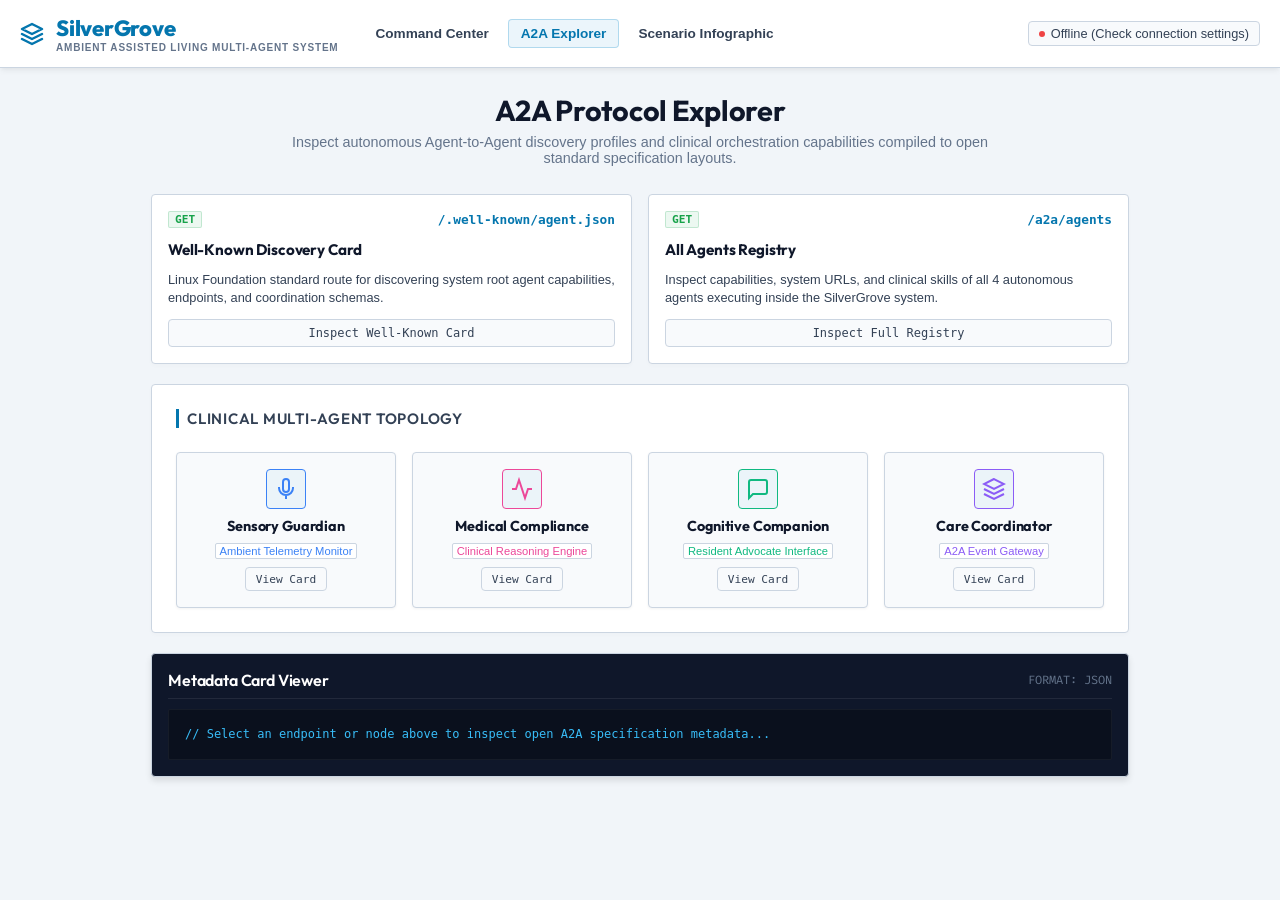
==== commit d14a8b17: "feat:agent workspace optimized, UI enhancements" ====
--- a/static/a2a-explorer.html
+++ b/static/a2a-explorer.html
@@ -317,22 +317,33 @@
 </head>
 <body>
 
-  <header class="glass-header">
-    <div class="brand">
-      <div class="brand-logo"></div>
-      <div class="brand-title">SILVERGROVE A2A</div>
+  <header class="main-header glass-panel" style="margin: 0; border-radius: 0; border-left: none; border-right: none; border-top: none;">
+    <div style="display: flex; align-items: center; gap: 1.5rem; flex-wrap: wrap;">
+        <div class="logo-area">
+            <div class="logo-icon" style="display: flex; align-items: center; justify-content: center;">
+                <svg width="24" height="24" viewBox="0 0 24 24" fill="none" stroke="var(--color-primary)" stroke-width="2.5" stroke-linecap="round" stroke-linejoin="round">
+                    <path d="M12 2L2 7l10 5 10-5-10-5zM2 17l10 5 10-5M2 12l10 5 10-5"></path>
+                </svg>
+            </div>
+            <div class="logo-text">
+                <h1 style="margin: 0;">SilverGrove</h1>
+                <p style="margin: 0; font-size: 10px; color: var(--color-text-muted); font-weight: 600; text-transform: uppercase; letter-spacing: 0.08em;">Ambient Assisted Living Multi-Agent System</p>
+            </div>
+        </div>
+
+        <nav class="nav-links">
+            <a href="index.html">Command Center</a>
+            <a href="a2a-explorer.html" class="active">A2A Explorer</a>
+            <a href="infographic.html">Scenario Infographic</a>
+        </nav>
     </div>
 
-    <nav class="nav-links">
-      <a href="index.html" class="nav-link">Command Center</a>
-      <a href="a2a-explorer.html" class="nav-link active">A2A Explorer</a>
-      <a href="infographic.html" class="nav-link">Scenario Infographic</a>
-      
-      <div class="backend-status">
-        <div id="statusDot" class="status-indicator"></div>
+    <div class="status-bar">
+      <div class="backend-status" style="display: flex; align-items: center; gap: 6px; font-size: 0.8rem; background: var(--panel-inner); border: 1px solid var(--border-color); padding: 4px 10px; border-radius: 4px; color: var(--color-text-secondary);">
+        <div id="statusDot" class="status-indicator" style="width: 6px; height: 6px; border-radius: 50%; background: #ef4444;"></div>
         <span id="statusText">Disconnected</span>
       </div>
-    </nav>
+    </div>
   </header>
 
   <div class="explorer-container">
--- a/static/index.css
+++ b/static/index.css
@@ -76,7 +76,7 @@
 
 /* Portal Container Structure */
 .portal-container {
-    max-width: 1680px;
+    max-width: 1920px;
     margin: 0 auto;
     width: 100%;
     display: flex;
@@ -207,16 +207,24 @@
 
 .dashboard-grid {
     display: grid;
-    grid-template-columns: 280px 1fr 340px;
+    grid-template-columns: 260px 1fr 400px;
     gap: 16px;
     flex-grow: 1;
     min-height: 0;
+    max-height: calc(100vh - 110px);
 }
 
 /* Responsive Overrides */
+/* Ultra-wide screens: expand even more */
+@media (min-width: 1800px) {
+    .dashboard-grid {
+        grid-template-columns: 280px 1fr 460px;
+    }
+}
+
 @media (max-width: 1400px) {
     .dashboard-grid {
-        grid-template-columns: 260px 1fr 300px;
+        grid-template-columns: 240px 1fr 340px;
     }
 }
 
@@ -395,6 +403,7 @@
     flex-direction: column;
     gap: 16px;
     min-height: 0;
+    overflow-y: auto;
 }
 
 .vitals-container {
@@ -473,7 +482,8 @@
 /* AGENTS SECTION */
 .agents-container {
     padding: 16px;
-    flex-grow: 1;
+    flex-grow: 0;
+    flex-shrink: 0;
     display: flex;
     flex-direction: column;
     min-height: 0;
@@ -483,7 +493,6 @@
     display: grid;
     grid-template-columns: repeat(4, 1fr);
     gap: 10px;
-    flex-grow: 1;
     min-height: 0;
 }
 
@@ -491,10 +500,10 @@
     display: flex;
     flex-direction: column;
     gap: 8px;
-    height: 100%;
     background: #ffffff;
     border: 1px solid var(--border-color);
     border-radius: 4px;
+    max-height: 500px;
 }
 
 .agent-badge {
@@ -564,11 +573,13 @@
     border: 1px solid var(--border-color);
     border-radius: 2px;
     padding: 10px;
-    flex-grow: 1;
+    flex: 1 1 0;
     overflow-y: auto;
     font-size: 11px;
     line-height: 1.5;
     color: var(--color-text-secondary);
+    max-height: 400px;
+    min-height: 80px;
 }
 
 .placeholder-text {
@@ -583,6 +594,9 @@
     padding: 14px 16px;
     background: #ffffff;
     border: 1px solid var(--border-color);
+    max-height: 220px;
+    overflow-y: auto;
+    flex-shrink: 0;
 }
 
 .empathy-bubble {
@@ -670,6 +684,7 @@
     flex-direction: column;
     flex: 1;
     overflow: hidden;
+    max-height: 100%;
 }
 
 .terminal-tab-content.active {
@@ -901,7 +916,8 @@
 .modal-content {
     background: #ffffff;
     width: 90%;
-    max-width: 580px;
+    max-width: 620px;
+    max-height: 85vh;
     padding: 24px;
     border: 1px solid var(--border-color);
     border-radius: 4px;
@@ -910,6 +926,7 @@
     flex-direction: column;
     gap: 16px;
     animation: slideInUp 0.25s ease;
+    overflow-y: auto;
 }
 
 .modal-header {
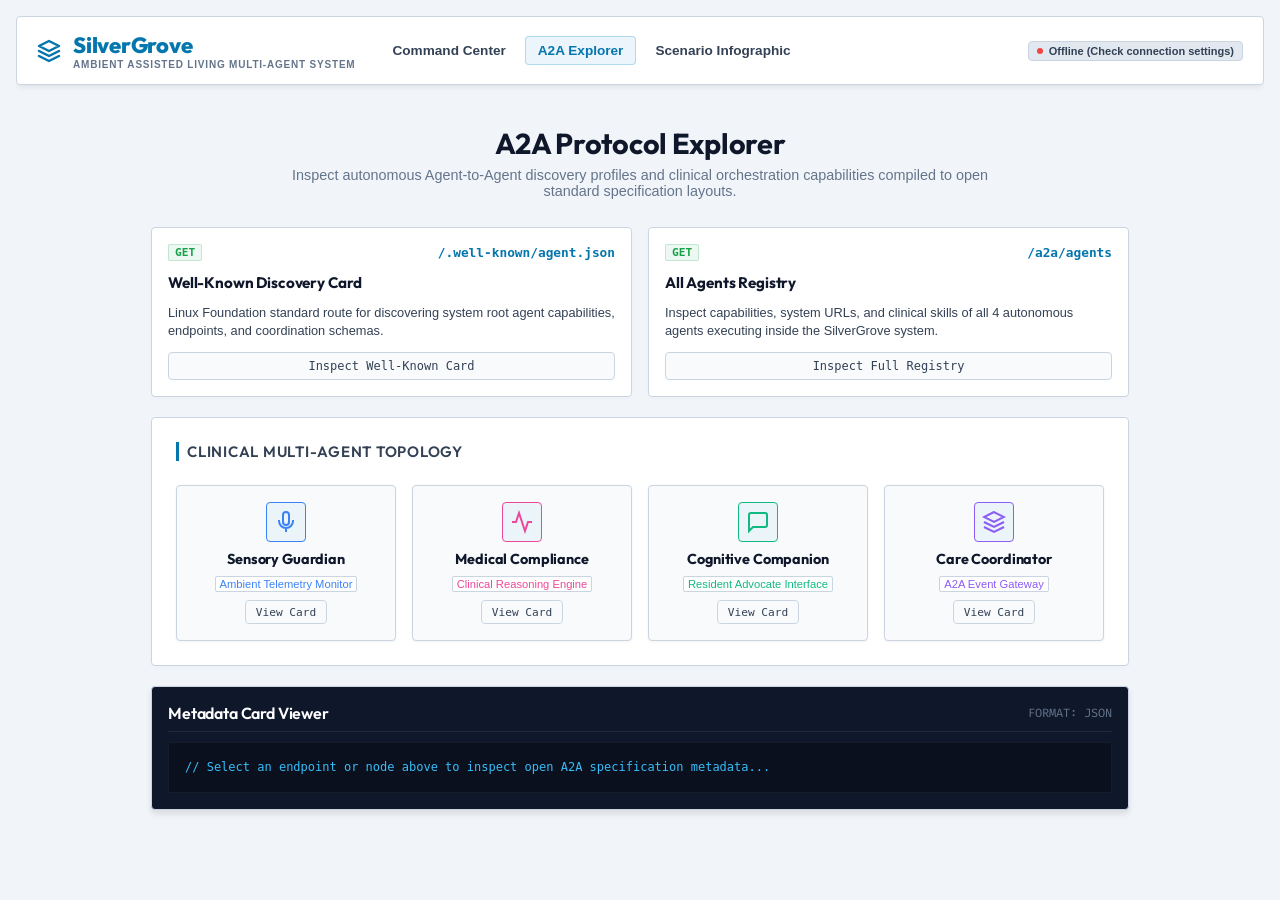
==== commit 738a0e23: "feat: UI/UX upgrades for navigation mission control" ====
--- a/static/a2a-explorer.html
+++ b/static/a2a-explorer.html
@@ -11,10 +11,11 @@
       font-family: 'Inter', -apple-system, sans-serif;
       background-color: var(--bg-clinical);
       color: var(--color-text-primary);
+      min-height: 100vh;
+      padding: 16px;
       margin: 0;
-      padding: 0;
-      min-height: 100vh;
-      overflow-x: hidden;
+      display: flex;
+      flex-direction: column;
     }
 
     .glass-header {
@@ -82,6 +83,8 @@
       display: flex;
       flex-direction: column;
       gap: 20px;
+      flex: 1;
+      overflow-y: auto;
     }
 
     .page-title-section {
@@ -316,35 +319,36 @@
   </style>
 </head>
 <body>
-
-  <header class="main-header glass-panel" style="margin: 0; border-radius: 0; border-left: none; border-right: none; border-top: none;">
-    <div style="display: flex; align-items: center; gap: 1.5rem; flex-wrap: wrap;">
-        <div class="logo-area">
-            <div class="logo-icon" style="display: flex; align-items: center; justify-content: center;">
-                <svg width="24" height="24" viewBox="0 0 24 24" fill="none" stroke="var(--color-primary)" stroke-width="2.5" stroke-linecap="round" stroke-linejoin="round">
-                    <path d="M12 2L2 7l10 5 10-5-10-5zM2 17l10 5 10-5M2 12l10 5 10-5"></path>
-                </svg>
-            </div>
-            <div class="logo-text">
-                <h1 style="margin: 0;">SilverGrove</h1>
-                <p style="margin: 0; font-size: 10px; color: var(--color-text-muted); font-weight: 600; text-transform: uppercase; letter-spacing: 0.08em;">Ambient Assisted Living Multi-Agent System</p>
-            </div>
-        </div>
-
-        <nav class="nav-links">
-            <a href="index.html">Command Center</a>
-            <a href="a2a-explorer.html" class="active">A2A Explorer</a>
-            <a href="infographic.html">Scenario Infographic</a>
-        </nav>
-    </div>
-
-    <div class="status-bar">
-      <div class="backend-status" style="display: flex; align-items: center; gap: 6px; font-size: 0.8rem; background: var(--panel-inner); border: 1px solid var(--border-color); padding: 4px 10px; border-radius: 4px; color: var(--color-text-secondary);">
-        <div id="statusDot" class="status-indicator" style="width: 6px; height: 6px; border-radius: 50%; background: #ef4444;"></div>
-        <span id="statusText">Disconnected</span>
+  <div class="portal-container">
+    <!-- HEADER -->
+    <header class="main-header glass-panel">
+      <div style="display: flex; align-items: center; gap: 1.5rem; flex-wrap: wrap;">
+          <div class="logo-area">
+              <div class="logo-icon" style="display: flex; align-items: center; justify-content: center;">
+                  <svg width="24" height="24" viewBox="0 0 24 24" fill="none" stroke="var(--color-primary)" stroke-width="2.5" stroke-linecap="round" stroke-linejoin="round">
+                      <path d="M12 2L2 7l10 5 10-5-10-5zM2 17l10 5 10-5M2 12l10 5 10-5"></path>
+                  </svg>
+              </div>
+              <div class="logo-text">
+                  <h1 style="margin: 0;">SilverGrove</h1>
+                  <p style="margin: 0; font-size: 10px; color: var(--color-text-muted); font-weight: 600; text-transform: uppercase; letter-spacing: 0.08em;">Ambient Assisted Living Multi-Agent System</p>
+              </div>
+          </div>
+
+          <nav class="nav-links">
+              <a href="index.html">Command Center</a>
+              <a href="a2a-explorer.html" class="active">A2A Explorer</a>
+              <a href="infographic.html">Scenario Infographic</a>
+          </nav>
       </div>
-    </div>
-  </header>
+
+      <div class="status-bar">
+        <div class="connection-badge" id="conn-badge">
+          <div class="connection-dot" id="statusDot" style="background-color: #ef4444;"></div>
+          <span id="statusText">Disconnected</span>
+        </div>
+      </div>
+    </header>
 
   <div class="explorer-container">
     <div class="page-title-section">
@@ -514,5 +518,6 @@
     checkBackendConnection();
     setInterval(checkBackendConnection, 5000);
   </script>
+  </div>
 </body>
 </html>
--- a/static/index.css
+++ b/static/index.css
@@ -83,6 +83,8 @@
     flex-direction: column;
     gap: 16px;
     flex-grow: 1;
+    height: calc(100vh - 32px);
+    overflow: hidden;
 }
 
 /* MAIN HEADER */
@@ -211,6 +213,7 @@
     gap: 16px;
     flex-grow: 1;
     min-height: 0;
+    height: calc(100vh - 110px);
     max-height: calc(100vh - 110px);
 }
 
@@ -503,7 +506,7 @@
     background: #ffffff;
     border: 1px solid var(--border-color);
     border-radius: 4px;
-    max-height: 500px;
+    height: 600px;
 }
 
 .agent-badge {
@@ -578,8 +581,7 @@
     font-size: 11px;
     line-height: 1.5;
     color: var(--color-text-secondary);
-    max-height: 400px;
-    min-height: 80px;
+    height: 500px;
 }
 
 .placeholder-text {
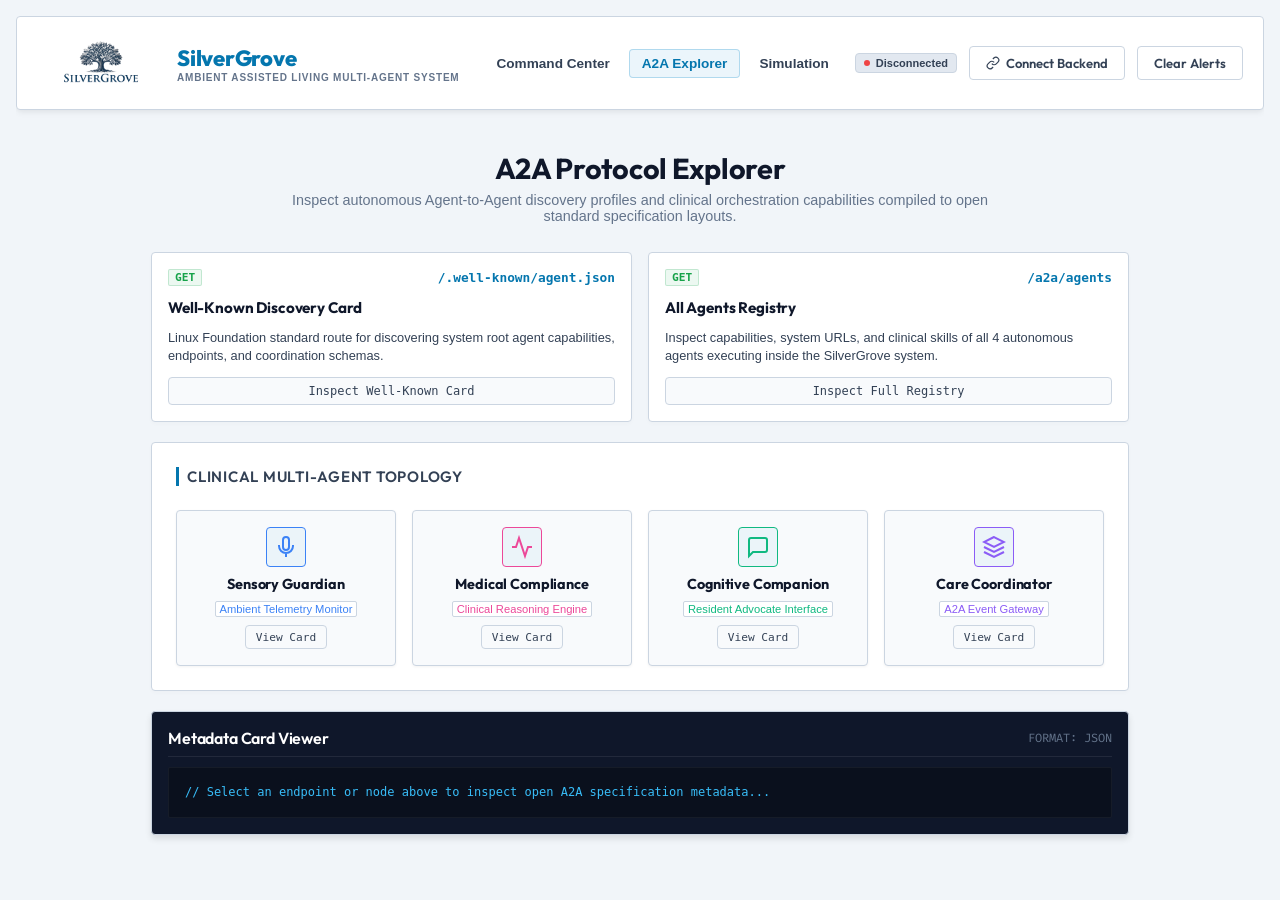
==== commit d41c9b8a: "feat: Improved and enhanced scenario page into a smart simulation isometrict diagram with visualizat" ====
--- a/static/a2a-explorer.html
+++ b/static/a2a-explorer.html
@@ -319,34 +319,44 @@
   </style>
 </head>
 <body>
+  <!-- Background Gradients -->
+  <div class="bg-glow bg-glow-1"></div>
+  <div class="bg-glow bg-glow-2"></div>
+
   <div class="portal-container">
     <!-- HEADER -->
     <header class="main-header glass-panel">
       <div style="display: flex; align-items: center; gap: 1.5rem; flex-wrap: wrap;">
           <div class="logo-area">
-              <div class="logo-icon" style="display: flex; align-items: center; justify-content: center;">
-                  <svg width="24" height="24" viewBox="0 0 24 24" fill="none" stroke="var(--color-primary)" stroke-width="2.5" stroke-linecap="round" stroke-linejoin="round">
-                      <path d="M12 2L2 7l10 5 10-5-10-5zM2 17l10 5 10-5M2 12l10 5 10-5"></path>
-                  </svg>
+              <div class="logo-icon" style="display: flex; align-items: center; justify-content: center; height: 64px; width: 128px; border-radius: 4px; overflow: hidden; background: transparent;">
+                  <img src="logo.png" alt="SilverGrove Logo" style="height: 100%; width: 100%; object-fit: contain;">
               </div>
               <div class="logo-text">
-                  <h1 style="margin: 0;">SilverGrove</h1>
-                  <p style="margin: 0; font-size: 10px; color: var(--color-text-muted); font-weight: 600; text-transform: uppercase; letter-spacing: 0.08em;">Ambient Assisted Living Multi-Agent System</p>
+                  <h1>SilverGrove</h1>
+                  <p>Ambient Assisted Living Multi-Agent System</p>
               </div>
           </div>
 
           <nav class="nav-links">
               <a href="index.html">Command Center</a>
               <a href="a2a-explorer.html" class="active">A2A Explorer</a>
-              <a href="infographic.html">Scenario Infographic</a>
+              <a href="simulation.html">Simulation</a>
           </nav>
       </div>
 
       <div class="status-bar">
         <div class="connection-badge" id="conn-badge">
-          <div class="connection-dot" id="statusDot" style="background-color: #ef4444;"></div>
-          <span id="statusText">Disconnected</span>
+          <div class="connection-dot" id="conn-dot"></div>
+          <span id="conn-text">Checking...</span>
         </div>
+        <button id="config-backend-btn" class="btn btn-secondary">
+            <svg width="14" height="14" viewBox="0 0 24 24" fill="none" stroke="currentColor" stroke-width="2">
+                <path d="M10 13a5 5 0 0 0 7.54.54l3-3a5 5 0 0 0-7.07-7.07l-1.72 1.71"></path>
+                <path d="M14 11a5 5 0 0 0-7.54-.54l-3 3a5 5 0 0 0 7.07 7.07l1.71-1.71"></path>
+            </svg>
+            Connect Backend
+        </button>
+        <button id="clear-btn" class="btn btn-secondary">Clear Alerts</button>
       </div>
     </header>
 
@@ -440,6 +450,38 @@
     </div>
   </div>
 
+  </div>
+
+  <!-- Backend Config Modal -->
+  <div id="modal-config" class="modal hidden">
+      <div class="modal-content glass-panel" style="max-width: 450px;">
+          <div class="modal-header">
+              <span class="modal-warning-icon" style="display:flex;align-items:center;justify-content:center;color:var(--color-primary);">
+                  <svg width="24" height="24" viewBox="0 0 24 24" fill="none" stroke="currentColor" stroke-width="2.5">
+                      <path d="M10 13a5 5 0 0 0 7.54.54l3-3a5 5 0 0 0-7.07-7.07l-1.72 1.71"></path>
+                      <path d="M14 11a5 5 0 0 0-7.54-.54l-3 3a5 5 0 0 0 7.07 7.07l1.71-1.71"></path>
+                  </svg>
+              </span>
+              <h2>Connect Cloud Run Backend</h2>
+          </div>
+          <div class="modal-body" style="display:flex;flex-direction:column;gap:12px;margin-top:10px;">
+              <p style="font-size:13px;color:var(--color-text-muted);">
+                  Specify your Google Cloud Run API Gateway URL to connect this frontend with your active agents.
+              </p>
+              <div style="display:flex;flex-direction:column;gap:6px;">
+                  <label style="font-size:11px;font-weight:700;color:var(--color-text-primary);text-transform:uppercase;">Cloud Run Service URL:</label>
+                  <input type="text" id="input-backend-url" placeholder="https://silvergrove-a2a-xxxx-uc.a.run.app" style="background:var(--panel-inner);border:1px solid var(--border-color);border-radius:4px;padding:10px;color:var(--color-text-primary);font-family:monospace;font-size:12px;outline:none;width:100%;">
+              </div>
+              <div id="config-status" style="font-size:11px;font-weight:600;min-height:16px;"></div>
+          </div>
+          <div class="modal-footer" style="display:flex;gap:10px;margin-top:10px;">
+              <button id="config-reset-btn" class="btn btn-secondary">Use Localhost</button>
+              <button id="config-connect-btn" class="btn btn-primary">Connect Backend</button>
+              <button id="config-close-btn" class="btn btn-secondary">Close</button>
+          </div>
+      </div>
+  </div>
+
   <script>
     // Configuration utility
     function getApiBaseUrl() {
@@ -449,25 +491,87 @@
     }
 
     // Check backend link
-    function checkBackendConnection() {
+    const dot = document.getElementById('conn-dot');
+    const text = document.getElementById('conn-text');
+
+    async function checkBackendConnection() {
       const baseUrl = getApiBaseUrl();
-      const dot = document.getElementById('statusDot');
-      const text = document.getElementById('statusText');
-
-      fetch(`${baseUrl}/api/alerts`)
-        .then(res => {
-          if (res.ok) {
-            dot.className = 'status-indicator online';
-            text.textContent = baseUrl ? 'Cloud Run Connected' : 'Local Host Connected';
-          } else {
-            throw new Error();
-          }
-        })
-        .catch(() => {
-          dot.className = 'status-indicator';
-          text.textContent = 'Offline (Check connection settings)';
-        });
-    }
+      try {
+        const res = await fetch(`${baseUrl}/api/alerts`);
+        if (res.ok) {
+          dot.classList.add('online');
+          text.textContent = baseUrl ? 'Cloud Run Connected' : 'Localhost Connected';
+        } else {
+          throw new Error();
+        }
+      } catch {
+        dot.classList.remove('online');
+        text.textContent = 'Disconnected';
+      }
+    }
+
+    // Modal interaction handlers
+    const modalConfig = document.getElementById('modal-config');
+    const inputUrl = document.getElementById('input-backend-url');
+    const configStatus = document.getElementById('config-status');
+
+    document.getElementById('config-backend-btn').addEventListener('click', () => {
+        inputUrl.value = getApiBaseUrl();
+        configStatus.innerText = "";
+        modalConfig.classList.remove('hidden');
+    });
+
+    document.getElementById('config-close-btn').addEventListener('click', () => {
+        modalConfig.classList.add('hidden');
+    });
+
+    document.getElementById('config-reset-btn').addEventListener('click', () => {
+        localStorage.removeItem('silvergrove_api_url');
+        configStatus.style.color = 'var(--color-success)';
+        configStatus.innerText = 'Switched to Localhost backend!';
+        checkBackendConnection();
+        setTimeout(() => modalConfig.classList.add('hidden'), 800);
+    });
+
+    document.getElementById('config-connect-btn').addEventListener('click', async () => {
+        let url = inputUrl.value.trim();
+        if (url && !url.startsWith('http://') && !url.startsWith('https://')) {
+            url = 'https://' + url;
+        }
+        configStatus.style.color = '#ef4444';
+        configStatus.innerText = 'Testing link...';
+
+        try {
+            const testUrl = url ? url.replace(/\/$/, '') : '';
+            const res = await fetch(`${testUrl}/api/alerts`);
+            if (res.ok) {
+                localStorage.setItem('silvergrove_api_url', testUrl);
+                configStatus.style.color = 'var(--color-success)';
+                configStatus.innerText = 'Connected successfully!';
+                checkBackendConnection();
+                setTimeout(() => modalConfig.classList.add('hidden'), 800);
+            } else {
+                throw new Error();
+            }
+        } catch {
+            configStatus.innerText = 'Link check failed. Ensure service is active and CORs are open.';
+        }
+    });
+
+    // Clear alerts button support
+    document.getElementById('clear-btn').addEventListener('click', async () => {
+        const baseUrl = getApiBaseUrl();
+        try {
+            const res = await fetch(`${baseUrl}/api/alerts`, { method: 'DELETE' });
+            if (res.ok) {
+                alert('Alerts cleared successfully!');
+            } else {
+                throw new Error();
+            }
+        } catch (err) {
+            alert('Failed to clear alerts. Make sure the backend is active.');
+        }
+    });
 
     const jsonDisplay = document.getElementById('jsonDisplay');
     const viewerTitle = document.getElementById('viewerTitle');
@@ -516,8 +620,7 @@
 
     // Init
     checkBackendConnection();
-    setInterval(checkBackendConnection, 5000);
+    setInterval(checkBackendConnection, 8000);
   </script>
-  </div>
 </body>
 </html>
--- a/static/index.css
+++ b/static/index.css
@@ -8,19 +8,24 @@
     --panel-inner: #f8fafc;
     --border-color: #cbd5e1;
     --border-hover: #94a3b8;
-    
+
     /* Clean Medical Theme Typographic & Functional Colors */
     --color-text-primary: #0f172a;
     --color-text-secondary: #334155;
     --color-text-muted: #64748b;
-    
+
     /* Clinical Professional HSL Palettes */
-    --hsl-primary: 200, 95%, 35%;  /* Clean Hospital Blue */
-    --hsl-success: 142, 76%, 36%;  /* Clinical Green / Stable */
-    --hsl-warning: 38, 92%, 40%;   /* Cautionary Amber */
-    --hsl-danger: 350, 84%, 48%;   /* Emergency Red / Anomaly */
-    --hsl-info: 187, 85%, 38%;     /* Medical Teal */
-    
+    --hsl-primary: 200, 95%, 35%;
+    /* Clean Hospital Blue */
+    --hsl-success: 142, 76%, 36%;
+    /* Clinical Green / Stable */
+    --hsl-warning: 38, 92%, 40%;
+    /* Cautionary Amber */
+    --hsl-danger: 350, 84%, 48%;
+    /* Emergency Red / Anomaly */
+    --hsl-info: 187, 85%, 38%;
+    /* Medical Teal */
+
     --color-primary: hsl(var(--hsl-primary));
     --color-success: hsl(var(--hsl-success));
     --color-warning: hsl(var(--hsl-warning));
@@ -45,7 +50,10 @@
 }
 
 /* Premium Medical Typography Headers */
-h1, h2, h3, h4 {
+h1,
+h2,
+h3,
+h4 {
     font-family: 'Outfit', sans-serif;
     font-weight: 600;
     letter-spacing: -0.01em;
@@ -56,7 +64,8 @@
 .glass-panel {
     background: var(--panel-bg);
     border: 1px solid var(--border-color);
-    border-radius: 4px; /* Crisp minimal rounded corners for high-end medical vibe */
+    border-radius: 4px;
+    /* Crisp minimal rounded corners for high-end medical vibe */
     box-shadow: 0 4px 6px -1px rgba(0, 0, 0, 0.05), 0 2px 4px -1px rgba(0, 0, 0, 0.03);
     transition: all 0.2s ease;
 }
@@ -236,7 +245,7 @@
         grid-template-columns: 280px 1fr;
         grid-template-rows: auto;
     }
-    
+
     .panel-right {
         grid-column: span 2;
         height: 400px;
@@ -248,15 +257,17 @@
         grid-template-columns: 1fr;
         grid-template-rows: auto;
     }
-    
-    .panel-left, .workspace-panel, .panel-right {
+
+    .panel-left,
+    .workspace-panel,
+    .panel-right {
         grid-column: span 1;
     }
-    
+
     .panel-left {
         height: auto;
     }
-    
+
     .vitals-grid {
         grid-template-columns: repeat(3, 1fr) !important;
     }
@@ -266,22 +277,22 @@
     body {
         padding: 8px;
     }
-    
+
     .main-header {
         flex-direction: column;
         align-items: flex-start;
         gap: 12px;
     }
-    
+
     .status-bar {
         width: 100%;
         justify-content: space-between;
     }
-    
+
     .vitals-grid {
         grid-template-columns: 1fr !important;
     }
-    
+
     .agents-grid {
         grid-template-columns: 1fr !important;
     }
@@ -506,7 +517,7 @@
     background: #ffffff;
     border: 1px solid var(--border-color);
     border-radius: 4px;
-    height: 600px;
+    height: 450px;
 }
 
 .agent-badge {
@@ -714,9 +725,17 @@
     border-radius: 50%;
 }
 
-.t-dot.red { background: #ef4444; }
-.t-dot.yellow { background: #f59e0b; }
-.t-dot.green { background: #10b981; }
+.t-dot.red {
+    background: #ef4444;
+}
+
+.t-dot.yellow {
+    background: #f59e0b;
+}
+
+.t-dot.green {
+    background: #10b981;
+}
 
 .terminal-status-text {
     font-family: 'Courier New', monospace;
@@ -808,11 +827,25 @@
 }
 
 /* Monospace Agent color coding */
-.agent-ORCHESTRATOR { color: #f59e0b; }
-.agent-SENSORY_GUARDIAN { color: #3b82f6; }
-.agent-MEDICAL_COMPLIANCE { color: #f472b6; }
-.agent-COGNITIVE_COMPANION { color: #34d399; }
-.agent-CARE_COORDINATOR { color: #a78bfa; }
+.agent-ORCHESTRATOR {
+    color: #f59e0b;
+}
+
+.agent-SENSORY_GUARDIAN {
+    color: #3b82f6;
+}
+
+.agent-MEDICAL_COMPLIANCE {
+    color: #f472b6;
+}
+
+.agent-COGNITIVE_COMPANION {
+    color: #34d399;
+}
+
+.agent-CARE_COORDINATOR {
+    color: #a78bfa;
+}
 
 /* ALERT LOG HISTORICAL TIMELINE */
 .alert-feed-item {
@@ -995,23 +1028,169 @@
 
 /* ANIMATIONS */
 @keyframes borderAlertPulse {
-    0% { border-color: #fca5a5; }
-    50% { border-color: #ef4444; box-shadow: 0 0 12px rgba(239, 68, 68, 0.2); }
-    100% { border-color: #fca5a5; }
+    0% {
+        border-color: #fca5a5;
+    }
+
+    50% {
+        border-color: #ef4444;
+        box-shadow: 0 0 12px rgba(239, 68, 68, 0.2);
+    }
+
+    100% {
+        border-color: #fca5a5;
+    }
 }
 
 @keyframes pulseBorder {
-    0% { border-color: #cbd5e1; }
-    50% { border-color: var(--color-primary); }
-    100% { border-color: #cbd5e1; }
+    0% {
+        border-color: #cbd5e1;
+    }
+
+    50% {
+        border-color: var(--color-primary);
+    }
+
+    100% {
+        border-color: #cbd5e1;
+    }
 }
 
 @keyframes slideInUp {
-    from { transform: translateY(20px); opacity: 0; }
-    to { transform: translateY(0); opacity: 1; }
+    from {
+        transform: translateY(20px);
+        opacity: 0;
+    }
+
+    to {
+        transform: translateY(0);
+        opacity: 1;
+    }
 }
 
 @keyframes fadeIn {
-    from { opacity: 0; transform: translateY(4px); }
-    to { opacity: 1; transform: translateY(0); }
-}
+    from {
+        opacity: 0;
+        transform: translateY(4px);
+    }
+
+    to {
+        opacity: 1;
+        transform: translateY(0);
+    }
+}
+
+/* ==========================================================================
+   LOADING OVERLAY & CIRCULAR PULSE HEARTBEAT
+   ========================================================================== */
+.loading-overlay {
+    position: fixed;
+    top: 0;
+    left: 0;
+    width: 100vw;
+    height: 100vh;
+    background: #f1f5f9;
+    display: flex;
+    justify-content: center;
+    align-items: center;
+    z-index: 9999;
+    opacity: 1;
+    transition: opacity 0.5s ease-out, visibility 0.5s;
+}
+
+.loading-overlay.hidden {
+    opacity: 0;
+    visibility: hidden;
+}
+
+.loading-container {
+    display: flex;
+    justify-content: center;
+    align-items: center;
+}
+
+.loading-circle-wrapper {
+    position: relative;
+    width: 220px;
+    height: 220px;
+    display: flex;
+    justify-content: center;
+    align-items: center;
+}
+
+.loading-circular-progress {
+    position: absolute;
+    top: 0;
+    left: 0;
+    width: 100%;
+    height: 100%;
+    transform: rotate(-90deg);
+}
+
+.loading-circle-bg {
+    fill: none;
+    stroke: #cbd5e1;
+    stroke-width: 6;
+}
+
+.loading-circle-fill {
+    fill: none;
+    stroke: var(--color-primary);
+    stroke-width: 6;
+    stroke-linecap: round;
+    stroke-dasharray: 565.48;
+    stroke-dashoffset: 565.48;
+    animation: fillCircle 3s forwards cubic-bezier(0.2, 0.8, 0.2, 1);
+}
+
+.loading-logo-box {
+    position: absolute;
+    width: 160px;
+    height: 160px;
+    display: flex;
+    justify-content: center;
+    align-items: center;
+}
+
+.loading-logo-pulse {
+    width: 100%;
+    height: 100%;
+    object-fit: contain;
+    animation: heartBeatPulse 2.5s infinite ease-in-out;
+}
+
+@keyframes fillCircle {
+    0% {
+        stroke-dashoffset: 565.48;
+    }
+
+    100% {
+        stroke-dashoffset: 0;
+    }
+}
+
+@keyframes heartBeatPulse {
+    0% {
+        transform: scale(1);
+    }
+
+    14% {
+        transform: scale(1.08);
+    }
+
+    28% {
+        transform: scale(1);
+    }
+
+    42% {
+        transform: scale(1.08);
+    }
+
+    70% {
+        transform: scale(1);
+    }
+
+    100% {
+        transform: scale(1);
+    }
+}
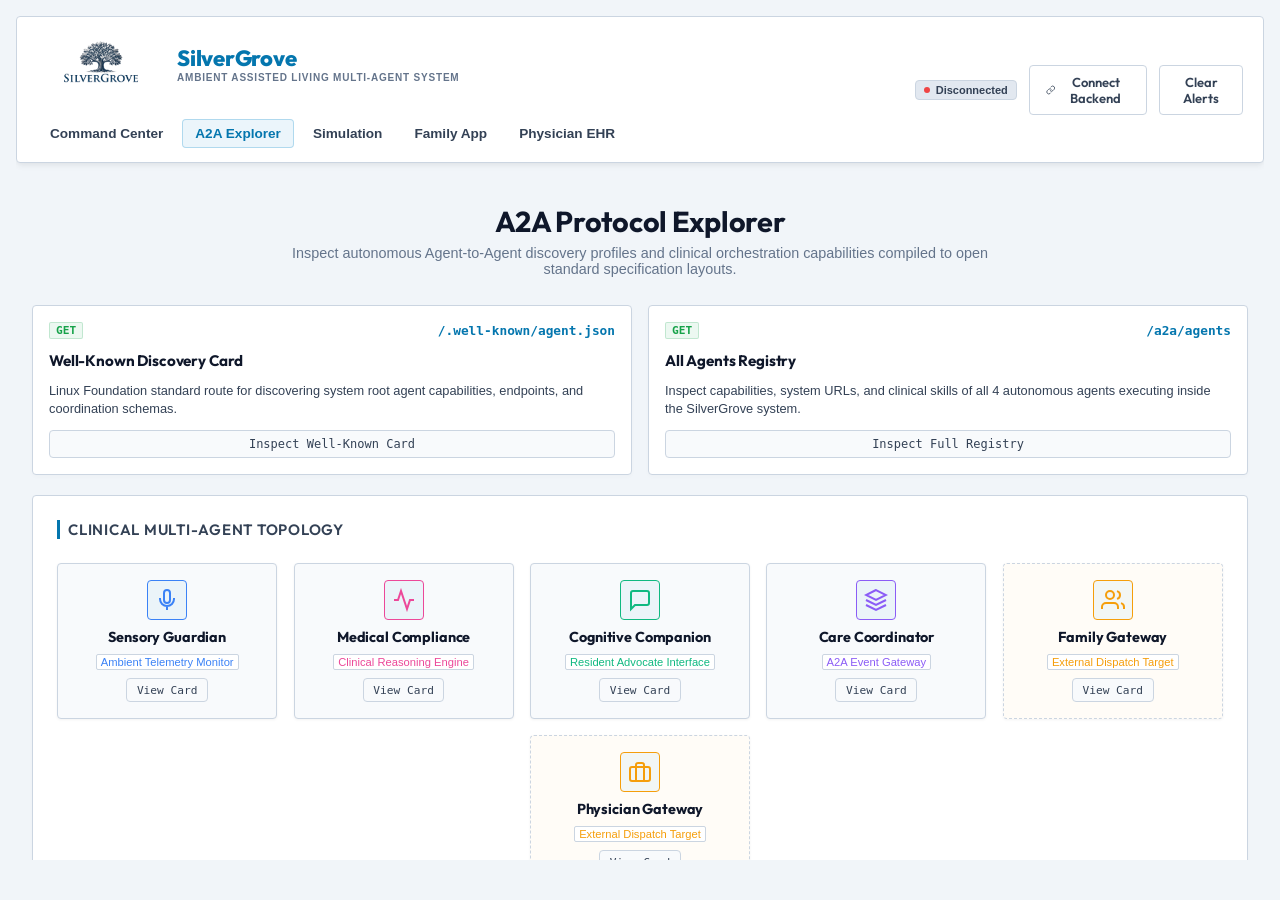
==== commit 7bb38032: "feat: improved vitals MCP server with telemetry simulation and add agent-to-agent dispatch capabilit" ====
--- a/static/a2a-explorer.html
+++ b/static/a2a-explorer.html
@@ -341,6 +341,8 @@
               <a href="index.html">Command Center</a>
               <a href="a2a-explorer.html" class="active">A2A Explorer</a>
               <a href="simulation.html">Simulation</a>
+              <a href="family-gateway.html">Family App</a>
+              <a href="physician-gateway.html">Physician EHR</a>
           </nav>
       </div>
 
@@ -436,6 +438,32 @@
           </div>
           <h4 class="node-title">Care Coordinator</h4>
           <span class="node-role" style="color: #8b5cf6;">A2A Event Gateway</span>
+          <button class="view-btn" style="padding: 0.3rem 0.6rem; font-size: 0.7rem;">View Card</button>
+        </div>
+
+        <div class="viz-node" style="cursor: pointer; background: rgba(245, 158, 11, 0.03); border-style: dashed;" id="nodeFamily">
+          <div class="node-icon-wrapper" style="border-color: #f59e0b;">
+            <svg width="24" height="24" viewBox="0 0 24 24" fill="none" stroke="#f59e0b" stroke-width="2">
+              <path d="M17 21v-2a4 4 0 0 0-4-4H5a4 4 0 0 0-4 4v2"></path>
+              <circle cx="9" cy="7" r="4"></circle>
+              <path d="M23 21v-2a4 4 0 0 0-3-3.87"></path>
+              <path d="M16 3.13a4 4 0 0 1 0 7.75"></path>
+            </svg>
+          </div>
+          <h4 class="node-title">Family Gateway</h4>
+          <span class="node-role" style="color: #f59e0b;">External Dispatch Target</span>
+          <button class="view-btn" style="padding: 0.3rem 0.6rem; font-size: 0.7rem;">View Card</button>
+        </div>
+
+        <div class="viz-node" style="cursor: pointer; background: rgba(245, 158, 11, 0.03); border-style: dashed;" id="nodePhysician">
+          <div class="node-icon-wrapper" style="border-color: #f59e0b;">
+            <svg width="24" height="24" viewBox="0 0 24 24" fill="none" stroke="#f59e0b" stroke-width="2">
+              <rect x="2" y="7" width="20" height="14" rx="2" ry="2"></rect>
+              <path d="M16 21V5a2 2 0 0 0-2-2h-4a2 2 0 0 0-2 2v16"></path>
+            </svg>
+          </div>
+          <h4 class="node-title">Physician Gateway</h4>
+          <span class="node-role" style="color: #f59e0b;">External Dispatch Target</span>
           <button class="view-btn" style="padding: 0.3rem 0.6rem; font-size: 0.7rem;">View Card</button>
         </div>
       </div>
@@ -618,6 +646,14 @@
       displayMetadata('Care Coordinator Agent Card (/a2a/care_coordinator/card)', '/a2a/care_coordinator/card');
     });
 
+    document.getElementById('nodeFamily').addEventListener('click', () => {
+      displayMetadata('External Family Gateway (/a2a/family_gateway/card)', '/a2a/family_gateway/card');
+    });
+
+    document.getElementById('nodePhysician').addEventListener('click', () => {
+      displayMetadata('External Physician Gateway (/a2a/physician_gateway/card)', '/a2a/physician_gateway/card');
+    });
+
     // Init
     checkBackendConnection();
     setInterval(checkBackendConnection, 8000);
